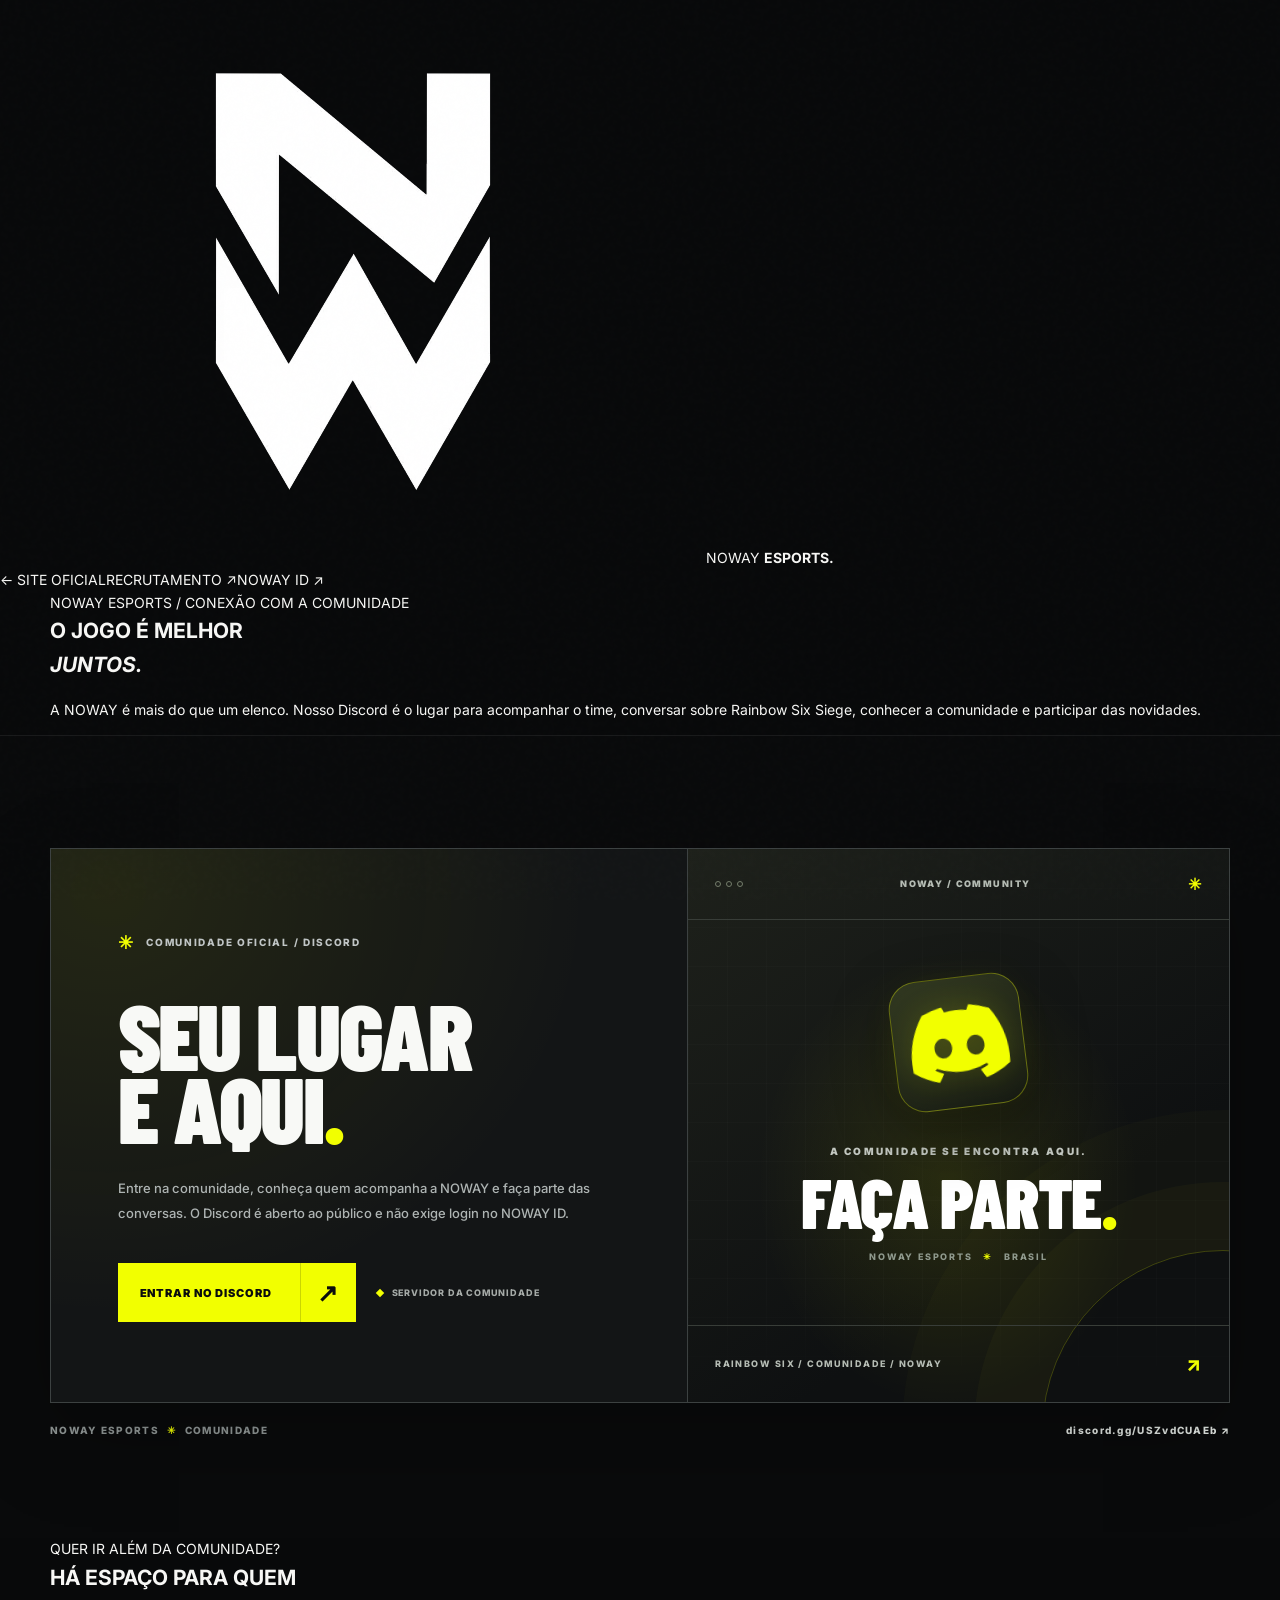
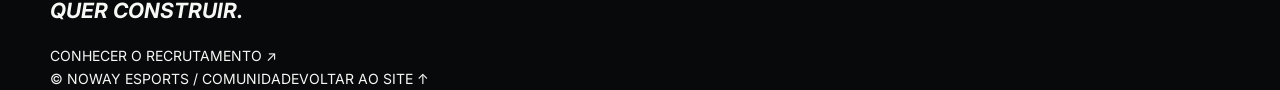
==== comunidade.html @ 37e662b0 "NOWAY: página dedicada à comunidade Discord fora do lobby" ====
<!doctype html>
<html lang="pt-BR"><head><meta charset="UTF-8"><meta name="viewport" content="width=device-width,initial-scale=1">
<meta name="color-scheme" content="only light"><meta name="theme-color" content="#08090a">
<meta name="description" content="Comunidade NOWAY Esports no Discord. Participe do servidor oficial de Rainbow Six Siege.">
<title>COMUNIDADE / DISCORD — NOWAY ESPORTS</title>
<link rel="icon" type="image/webp" href="assets/logo-white.webp">
<link rel="preconnect" href="https://fonts.googleapis.com"><link rel="preconnect" href="https://fonts.gstatic.com" crossorigin>
<link href="https://fonts.googleapis.com/css2?family=Barlow+Condensed:wght@500;600;700;800;900&family=Inter:wght@400;500;600;700;800&display=swap" rel="stylesheet">
<link rel="stylesheet" href="styles.css"><link rel="stylesheet" href="noway-community.css"></head>
<body class="noway-community-page"><div class="reading-line"></div><div class="noise"></div>
<header class="nw-com-header">
  <a href="/" class="nw-com-brand"><img src="assets/logo-white.webp" alt=""><span>NOWAY <b>ESPORTS.</b></span></a>
  <nav aria-label="Navegação"><a href="/">← SITE OFICIAL</a><a href="recrutamento.html">RECRUTAMENTO ↗</a><a href="painel.html">NOWAY ID ↗</a></nav>
</header>
<main>
 <section class="nw-com-intro wrap"><span class="nw-com-label"><span></span> NOWAY ESPORTS / CONEXÃO COM A COMUNIDADE</span>
   <h1>O JOGO É MELHOR<br><em>JUNTOS.</em></h1>
   <p>A NOWAY é mais do que um elenco. Nosso Discord é o lugar para acompanhar o time, conversar sobre Rainbow Six Siege, conhecer a comunidade e participar das novidades.</p>
 </section>
 <section class="section discord-section nw-com-section" id="discord" aria-labelledby="discordTitle"><div class="wrap"><div class="discord-shell">
  <div class="discord-content"><div class="discord-kicker"><span class="discord-kicker-spark" aria-hidden="true">✳</span> COMUNIDADE OFICIAL / DISCORD</div>
   <h2 id="discordTitle">SEU LUGAR<br>É AQUI<span>.</span></h2>
   <p>Entre na comunidade, conheça quem acompanha a NOWAY e faça parte das conversas. O Discord é aberto ao público e não exige login no NOWAY ID.</p>
   <div class="discord-actions"><a class="discord-primary" href="https://discord.gg/USZvdCUAEb" target="_blank" rel="noopener noreferrer" aria-label="Entrar no Discord da NOWAY, abre em nova aba"><span>ENTRAR NO DISCORD</span><span class="discord-primary-arrow" aria-hidden="true">↗</span></a>
   <span class="discord-open-note"><span class="discord-open-dot" aria-hidden="true"></span> SERVIDOR DA COMUNIDADE</span></div></div>
  <div class="discord-display" aria-hidden="true"><div class="discord-display-top"><span><i></i><i></i><i></i></span><strong>NOWAY / COMMUNITY</strong><span class="discord-display-plus">✳</span></div>
   <div class="discord-display-center"><div class="discord-symbol"><img src="assets/discord.svg" alt="" width="98" height="98" loading="lazy"></div><div class="discord-display-caption">A COMUNIDADE SE ENCONTRA AQUI.</div><strong>FAÇA PARTE<span>.</span></strong><div class="discord-display-sub">NOWAY ESPORTS <span>✳</span> BRASIL</div></div>
   <div class="discord-display-bottom"><span>RAINBOW SIX / COMUNIDADE / NOWAY</span><span>↗</span></div></div>
 </div><div class="discord-underbar"><span>NOWAY ESPORTS <b>✳</b> COMUNIDADE</span><a href="https://discord.gg/USZvdCUAEb" target="_blank" rel="noopener noreferrer">discord.gg/USZvdCUAEb ↗</a></div></div></section>
 <section class="nw-com-links wrap"><div><span>QUER IR ALÉM DA COMUNIDADE?</span><h2>HÁ ESPAÇO PARA QUEM<br><em>QUER CONSTRUIR.</em></h2></div><a href="recrutamento.html">CONHECER O RECRUTAMENTO ↗</a></section>
</main><footer class="nw-com-footer"><div class="wrap"><span>© NOWAY ESPORTS / COMUNIDADE</span><a href="/">VOLTAR AO SITE ↑</a></div></footer>
</body></html>
---- styles.css ----
:root{--yellow:#f2ff00;--black:#08090a;--panel:#101113;--muted:#898d90;--line:#303235;--white:#f7f7f5}*{box-sizing:border-box}html{scroll-behavior:smooth}body{margin:0;background:var(--black);color:var(--white);font:14px/1.6 'Inter',sans-serif}body:has(dialog[open]){overflow:hidden}a{color:inherit;text-decoration:none}button{font:inherit;cursor:pointer}img{max-width:100%}::selection{background:var(--yellow);color:#090909}.wrap{width:min(1360px,calc(100% - 100px));margin:auto}.noise{position:fixed;inset:0;z-index:50;pointer-events:none;opacity:.045;background-image:url("data:image/svg+xml,%3Csvg viewBox='0 0 180 180' xmlns='http://www.w3.org/2000/svg'%3E%3Cfilter id='n'%3E%3CfeTurbulence type='fractalNoise' baseFrequency='.9' numOctaves='3' stitchTiles='stitch'/%3E%3C/filter%3E%3Crect width='100%25' height='100%25' filter='url(%23n)' opacity='.32'/%3E%3C/svg%3E")}.reading-line{position:fixed;z-index:100;top:0;height:2px;width:0;background:var(--yellow)}.header{height:88px;position:absolute;z-index:20;top:0;left:0;width:100%;display:flex;align-items:center;justify-content:space-between;padding:0 50px;border-bottom:1px solid #ffffff24}.wordmark{display:flex;align-items:center;gap:13px;font:900 25px 'Barlow Condensed',sans-serif;letter-spacing:.02em}.wordmark img{height:52px;width:51px;object-fit:contain}.trademark{font:700 9px Inter;vertical-align:top;margin-left:2px}.desktop-nav{display:flex;gap:36px}.desktop-nav a,.header-social{font-weight:800;font-size:10px;letter-spacing:.14em;transition:color .2s}.desktop-nav a:hover,.header-social:hover{color:var(--yellow)}.header-actions{display:flex;align-items:center;gap:28px}.header-social{color:var(--yellow)}.menu-btn{display:none;background:none;border:0;width:30px;padding:0}.menu-btn span{display:block;height:2px;background:white;margin:6px 0}.mobile-nav{display:none}.hero{height:min(850px,100svh);min-height:650px;position:relative;overflow:hidden;background:#08090b}.hero-grid{position:absolute;inset:0;background-image:linear-gradient(#ffffff0d 1px,transparent 1px),linear-gradient(90deg,#ffffff0d 1px,transparent 1px);background-size:80px 80px;mask-image:linear-gradient(90deg,transparent 10%,#000 100%)}.hero-glow{position:absolute;right:-18%;top:0;width:75%;height:120%;background:radial-gradient(ellipse at 35% 45%,#e0ff0034 0,transparent 57%)}.hero-outline{position:absolute;right:-4%;top:3%;font:900 clamp(350px,50vw,800px)/1 'Barlow Condensed';color:transparent;-webkit-text-stroke:1px #ffffff12;letter-spacing:-.15em;transform:skew(-9deg)}.hero-content{position:relative;z-index:3;padding-top:230px}.eyebrow,.kicker,.tiny-label{font-weight:800;font-size:10px;letter-spacing:.25em}.eyebrow{display:flex;align-items:center;gap:12px;color:#e7e8e7}.online-dot{width:7px;height:7px;background:var(--yellow);border-radius:50%;box-shadow:0 0 12px var(--yellow)}.slash{color:var(--yellow)}h1,h2,h3,p{margin-top:0}.hero h1{font:900 clamp(105px,12vw,210px)/.76 'Barlow Condensed',sans-serif;letter-spacing:-.035em;margin:38px 0}.hero h1 em{font-style:normal;color:var(--yellow)}.period{color:var(--white)}.hero-content>p{color:#aaa;font-size:15px;line-height:1.9;margin-bottom:38px}.hero-content>p strong{color:white}.hero-cta,.contact-actions{display:flex;gap:10px;flex-wrap:wrap}.btn{min-height:51px;padding:0 22px;display:inline-flex;gap:35px;align-items:center;justify-content:space-between;font-size:11px;font-weight:800;letter-spacing:.08em;transition:transform .2s,background .2s,color .2s}.btn:hover{transform:translateY(-3px)}.btn-yellow{background:var(--yellow);color:black}.btn-outline{border:1px solid #6a6d6d;color:white}.btn-outline:hover{background:white;color:black}.hero-symbol{position:absolute;width:44%;right:4%;top:19%;z-index:2;filter:drop-shadow(0 0 70px #efff0021);transform:rotate(-9deg)}.hero-symbol img{width:100%;height:550px;object-fit:contain}.hero-footer{position:absolute;bottom:28px;left:0;right:0;display:flex;justify-content:space-between;font-size:9px;font-weight:700;letter-spacing:.17em;color:#a1a2a4}.hero-footer strong{color:var(--yellow)}.ticker{height:62px;background:var(--yellow);color:#090909;overflow:hidden;display:flex;align-items:center}.ticker-track{white-space:nowrap;font:900 30px/1 'Barlow Condensed';letter-spacing:.12em;animation:marquee 19s linear infinite}.ticker-track b{font-family:Inter;margin:0 24px}@keyframes marquee{to{transform:translateX(-45%)}}.section{padding:130px 0}.kicker{color:var(--yellow);margin-bottom:25px}.section-heading{display:flex;justify-content:space-between;gap:35px;align-items:end;margin-bottom:48px}.section h2,.manifesto h2,.store-banner h2{font:900 clamp(70px,8vw,128px)/.88 'Barlow Condensed';letter-spacing:-.02em;margin:0}.section h2 span{color:var(--yellow)}.section-heading p{color:#95999e;max-width:530px;font-size:14px;margin:24px 0 0}.section-side{font-size:10px;color:#85898d;text-align:right;font-weight:700;letter-spacing:.13em}.section-side strong{color:white}.team-controls{display:flex;gap:7px;border-bottom:1px solid var(--line);margin-bottom:20px;padding-bottom:17px}.filter{background:none;color:#797f80;padding:12px 18px;border:1px solid transparent;font-weight:800;font-size:10px;letter-spacing:.1em}.filter.is-active{background:var(--yellow);color:#060606}.filter span{margin-left:11px;opacity:.55}.roster{display:grid;grid-template-columns:repeat(5,1fr);gap:12px}.player-card{background:#151618;min-height:385px;position:relative;overflow:hidden;cursor:pointer;border:1px solid #2b2d2e;transition:transform .25s,border-color .25s}.player-card:hover{transform:translateY(-8px);border-color:var(--yellow)}.player-art{height:260px;position:relative;display:flex;align-items:center;justify-content:center;background:linear-gradient(145deg,#202123,#0b0c0d)}.player-art::before{content:'NW';position:absolute;font:900 160px/.7 'Barlow Condensed';color:#ffffff09;transform:rotate(-18deg)}.player-card:nth-child(even) .player-art{background:linear-gradient(155deg,#2b3006,#0c0d0d)}.player-monogram{font:900 130px/.8 'Barlow Condensed';color:#ffffff24;position:relative;transform:skew(-8deg)}.player-number{position:absolute;left:17px;top:16px;color:var(--yellow);font:700 10px Inter}.player-arrow{position:absolute;right:18px;top:10px;font-size:25px}.player-info{padding:18px}.player-name{font:900 32px/.95 'Barlow Condensed';text-transform:uppercase}.player-role{font-size:10px;text-transform:uppercase;color:#aaa;margin-top:8px;letter-spacing:.08em;min-height:34px}.player-mgmt{display:inline-block;color:#0a0a0a;background:var(--yellow);font-size:9px;letter-spacing:.06em;font-weight:800;padding:3px 8px;margin-top:10px}.team-note{margin-top:24px;color:#848789;font-size:10px;font-weight:700;letter-spacing:.08em;display:flex;align-items:center;gap:8px}.dot-small{height:7px;width:7px;background:var(--yellow);border-radius:50%;flex:none}.manifesto{background:var(--yellow);color:#080808;overflow:hidden}.manifesto-inner{min-height:570px;padding:90px 0;position:relative;display:flex;flex-direction:column;justify-content:center}.manifesto h2{position:relative;z-index:2;font-size:clamp(90px,12vw,175px)}.manifesto h2 span{color:transparent;-webkit-text-stroke:2px #080808}.manifesto img{position:absolute;right:0;top:40px;width:44%;height:470px;object-fit:contain;opacity:.85;transform:rotate(12deg)}.manifesto p{max-width:405px;font-weight:700;margin:25px 0 0}.dark-kicker{color:#252525}.story-layout{display:grid;grid-template-columns:1.07fr 1fr;gap:7%;align-items:center}.story-image{background:var(--yellow);min-height:440px;position:relative;overflow:hidden}.story-image img{width:100%;height:440px;object-fit:cover}.story-img-cap{position:absolute;bottom:0;left:0;right:0;padding:15px;background:#090909;color:var(--yellow);font-size:10px;font-weight:800;letter-spacing:.14em}.story-copy .tiny-label{color:var(--yellow)}.story-copy h3{font:800 clamp(35px,4vw,56px)/1 'Barlow Condensed';margin:24px 0}.story-copy p{color:#aaa;line-height:1.95;margin-bottom:21px}.story-stats{display:flex;border-top:1px solid #393b3c;margin-top:34px;padding-top:24px;gap:65px}.story-stats div{display:flex;flex-direction:column}.story-stats strong{font:900 40px 'Barlow Condensed'}.story-stats small{font-size:9px;letter-spacing:.15em;color:#aaa}.competition-section{background:#111214}.empty-comp{border:1px solid #343637;min-height:270px;display:flex;align-items:center;justify-content:space-between;gap:30px;padding:50px;background:radial-gradient(circle at 80% 50%,#dcff0011,transparent 40%)}.empty-comp b{font:900 40px 'Barlow Condensed'}.empty-comp p{color:#999;max-width:510px;margin:12px 0 0}.empty-icon{font:900 120px 'Barlow Condensed';color:#ffffff13}.comp-item{padding:25px 0;border-top:1px solid #414343;display:grid;grid-template-columns:1fr 120px 160px;gap:20px;align-items:center}.comp-item strong{font:800 29px 'Barlow Condensed'}.comp-item p{color:#999;margin:0}.comp-item span{font-weight:700;color:var(--yellow)}.media-grid{display:grid;grid-template-columns:1.5fr 1fr;gap:16px}.media-card{min-height:350px;background:#191a1b;position:relative;overflow:hidden;display:flex;flex-direction:column;justify-content:end;padding:30px;transition:transform .2s}.media-card:hover{transform:translateY(-5px)}.media-card:first-child{background:#dae800;color:#090909}.media-card:first-child:before{content:'';position:absolute;inset:0;background:url('assets/animated-logo.gif') center / contain no-repeat;opacity:.3;mix-blend-mode:multiply}.media-card:not(:first-child):before{content:'';position:absolute;inset:0;background:url('assets/banner.webp') center /cover;opacity:.4}.media-card>*{position:relative}.media-tag{align-self:start;margin-bottom:auto;font-size:10px;font-weight:800;letter-spacing:.15em}.media-card h3{font:900 45px/.95 'Barlow Condensed';margin:0 0 15px}.media-card p{font-size:12px;font-weight:600;max-width:420px}.media-link{font-size:11px;font-weight:900;letter-spacing:.13em}.leadership{background:#0d0e10}.lead-grid{display:grid;grid-template-columns:1fr 1fr;gap:14px;margin-top:42px}.lead-card{padding:42px;border:1px solid #323535;background:linear-gradient(145deg,#202224,#0e0f10)}.lead-card>span{font-size:10px;color:var(--yellow);letter-spacing:.17em;font-weight:800}.lead-card h3{font:900 62px 'Barlow Condensed';margin:15px 0}.lead-card p{color:#999;margin:0}.policy{max-width:780px;color:#8d9192;font-size:12px;margin:24px 0 0}.store-banner{background:var(--yellow);color:#090909}.store-row{padding:90px 0;display:flex;align-items:center;justify-content:space-between;gap:40px}.store-banner h2{font-size:clamp(80px,10vw,145px)}.store-banner h2 em{font-style:normal;color:transparent;-webkit-text-stroke:2px #090909}.store-banner p{margin:23px 0 0;font-weight:700}.store-coming{text-align:center;font:900 clamp(80px,10vw,170px)/.9 'Barlow Condensed';transform:rotate(-10deg)}.store-coming span{font:800 13px Inter;letter-spacing:.15em}.contact{text-align:center}.contact h2{margin:30px 0}.contact>div>p{color:#a5a8a8}.contact-actions{justify-content:center;margin-top:36px}.footer{background:#101113;border-top:1px solid #323434}.footer-main{padding:65px 0;display:flex;align-items:center;justify-content:space-between}.footer-brand{display:flex;align-items:center;gap:15px;font:900 21px 'Barlow Condensed'}.footer-brand img{height:63px}.footer-brand span{font:700 9px Inter;letter-spacing:.13em;color:var(--yellow)}.footer-links{display:flex;gap:25px;font-size:10px;letter-spacing:.1em;font-weight:800}.footer-links a:hover{color:var(--yellow)}.footer-bottom{border-top:1px solid #313333;display:flex;justify-content:space-between;padding:22px 0;color:#7c8080;font-size:9px;letter-spacing:.12em;font-weight:700}.player-modal{color:white;background:#151618;border:1px solid #626761;padding:0;width:min(680px,calc(100% - 30px));max-height:85vh;overflow:auto}.player-modal::backdrop{background:#000d;backdrop-filter:blur(7px)}.close-modal{position:absolute;right:18px;top:15px;background:var(--yellow);border:0;height:38px;width:38px;z-index:2}.modal-art{background:linear-gradient(120deg,#c3ce00,#101010);height:190px;display:flex;align-items:center;justify-content:center}.modal-art img{height:160px}.modal-body{padding:37px}.modal-label{font-size:10px;font-weight:800;color:var(--yellow);letter-spacing:.13em}.modal-body h2{font:900 70px/.9 'Barlow Condensed';margin:13px 0}.modal-role{font-weight:800;color:#aaa;text-transform:uppercase;font-size:11px;letter-spacing:.1em}.modal-body p{color:#c0c1c2;line-height:1.9;margin:26px 0}.modal-links{display:flex;gap:10px;flex-wrap:wrap}.modal-links a{background:var(--yellow);color:#090909;font-size:11px;padding:12px 18px;font-weight:800}.modal-no-social{font-size:12px;color:#919595}
@media(max-width:1100px){.desktop-nav{gap:18px}.roster{grid-template-columns:repeat(3,1fr)}.hero-symbol{opacity:.45;right:-8%}.hero-content{padding-top:250px}.hero-content h1{font-size:clamp(110px,15vw,170px)}}
@media(max-width:760px){.wrap{width:calc(100% - 38px)}.header{padding:0 19px;height:72px}.wordmark img{height:42px;width:40px}.wordmark{font-size:22px}.desktop-nav,.header-social{display:none}.menu-btn{display:block}.mobile-nav:not([hidden]){display:flex;position:absolute;z-index:30;top:72px;left:0;right:0;flex-direction:column;background:#0c0d0f;padding:23px;gap:20px;border-bottom:1px solid var(--yellow)}.mobile-nav a{font:800 17px 'Barlow Condensed';letter-spacing:.1em}.hero{min-height:690px;height:92svh}.hero-content{padding-top:220px}.hero h1{font-size:clamp(100px,20vw,160px);margin:29px 0}.hero-symbol{top:16%;right:-27%;width:95%;opacity:.32}.hero-symbol img{height:440px}.hero-content>p{font-size:13px}.eyebrow{font-size:8px;letter-spacing:.13em}.hero-footer{font-size:8px}.hero-footer span:last-child{display:none}.section{padding:78px 0}.section-heading{align-items:start}.section-heading h2,.section h2{font-size:clamp(65px,13vw,95px)}.section-side{display:none}.roster{grid-template-columns:repeat(2,minmax(0,1fr));gap:9px}.player-card{min-height:290px}.player-art{height:180px}.player-monogram{font-size:80px}.player-info{padding:13px}.player-name{font-size:27px}.player-role{font-size:9px}.player-mgmt{font-size:8px}.filter{padding:10px 11px;font-size:9px}.manifesto-inner{min-height:470px;padding:70px 0}.manifesto h2{font-size:clamp(80px,15vw,125px)}.manifesto img{right:-30%;width:95%;opacity:.22}.manifesto p{font-size:12px}.story-layout,.lead-grid,.media-grid{grid-template-columns:1fr}.story-image,.story-image img{height:310px;min-height:310px}.story-copy{margin-top:20px}.story-stats{gap:35px}.empty-comp{padding:27px;min-height:250px}.empty-comp b{font-size:30px}.empty-icon{display:none}.comp-item{grid-template-columns:1fr 90px}.comp-item span:last-child{grid-column:1/-1}.media-card{min-height:300px}.lead-card{padding:27px}.store-row{padding:65px 0;display:block}.store-coming{margin-top:45px}.footer-main{align-items:start;gap:27px;flex-direction:column}.footer-links{flex-wrap:wrap}.footer-bottom{gap:20px}.hero-cta .btn{font-size:9px;min-height:46px;gap:16px;padding:0 13px}}
@media(prefers-reduced-motion:reduce){html{scroll-behavior:auto}*,*:before,*:after{animation-duration:.01ms!important;transition-duration:.01ms!important}}

.player-photo{position:absolute;inset:0;width:100%;height:100%;object-fit:cover;object-position:center 25%;filter:saturate(.85)}.player-art:has(.player-photo):after{content:"";position:absolute;inset:0;background:linear-gradient(180deg,transparent 35%,#050505bb 100%);pointer-events:none}.player-art:has(.player-photo) .player-number,.player-art:has(.player-photo) .player-arrow{z-index:2}.modal-art:has(img[src$="niel.jpg"]){background:#101010}.modal-art:has(img[src$="niel.jpg"]) img{width:100%;height:100%;object-fit:cover}

/* Perfis com biografias longas e parágrafos preservados */
.modal-body p{white-space:pre-line}
.player-card:focus-visible,.btn:focus-visible,a:focus-visible,button:focus-visible{outline:3px solid var(--yellow);outline-offset:3px}


/* Atualização NOWAY: Brasil, assinatura visual NW e biografia editorial. */
.hero::after,.media-card::before,.lead-card::after{content:"";position:absolute;background:url("assets/logo-white.webp") center/contain no-repeat;pointer-events:none;opacity:.045}
.hero::after{right:0;bottom:0;width:190px;height:190px}
.media-card::before{right:-6%;top:-8%;width:210px;height:210px;transform:rotate(-15deg)}
.lead-card{position:relative;overflow:hidden}
.lead-card::after{right:-10px;bottom:-18px;width:120px;height:120px}
.flag-corner{position:absolute;top:105px;right:52px;z-index:4;width:29px;height:20px;background:#009b3a;overflow:hidden;border:1px solid #ffffff33;border-radius:2px;pointer-events:none}
.flag-corner::after{content:"";position:absolute;left:50%;top:50%;width:13px;height:13px;background:#ffdf00;transform:translate(-50%,-50%) rotate(45deg)}
.story-layout{align-items:start;gap:clamp(28px,5vw,84px);grid-template-columns:minmax(0,.88fr) minmax(0,1.12fr)}
.story-image{position:sticky;top:28px}
.story-generated-art{background:radial-gradient(circle at 25% 70%,#efff0028,transparent 48%),linear-gradient(160deg,#151515,#090909);min-height:620px;position:relative;overflow:hidden;border:1px solid #2c2f31}
.story-art-grid{position:absolute;inset:0;background-image:linear-gradient(#ffffff0d 1px,transparent 1px),linear-gradient(90deg,#ffffff0d 1px,transparent 1px);background-size:42px 42px}
.story-floating-logo{position:absolute;right:4%;top:10%;width:62%;height:75%;object-fit:contain;opacity:.82;filter:drop-shadow(0 0 40px #efff0030)}
.story-art-label{position:absolute;left:32px;top:28px;font-size:10px;letter-spacing:.19em;font-weight:800;color:#d6d6d1}
.story-art-label span{color:var(--yellow);margin:0 8px}
.story-copy{max-width:760px}
.story-copy h3{font-size:clamp(44px,4.3vw,68px);line-height:.97;margin:24px 0 34px}
.story-copy h3 span{color:var(--yellow)}
.story-copy p{font-size:14px;line-height:2;letter-spacing:.003em;margin-bottom:22px;color:#afb2b4}
.story-copy p strong{color:#f8f8f5;font-weight:750}
.story-copy .story-closing{font-size:16px;line-height:1.6;padding:22px 24px;border-left:3px solid var(--yellow);background:linear-gradient(90deg,#f2ff000d,transparent);margin:30px 0 22px}
.story-copy .story-closing strong{color:var(--yellow)}
.media-card:not(:first-child):before{background:url("assets/logo-white.webp") center/contain no-repeat;opacity:.06}
.player-modal{width:min(1080px,calc(100% - 40px));max-height:90vh}
#modalContent{display:grid;grid-template-columns:minmax(290px,36%) 1fr;min-height:640px}
.modal-art{height:auto;min-height:640px;position:sticky;top:0}
.modal-art img{height:100%;width:100%;object-fit:cover}
.modal-body{padding:44px 42px}
@media(max-width:760px){.story-layout{grid-template-columns:1fr;gap:30px}.story-image{position:relative;top:auto}.story-generated-art{height:330px;min-height:330px}.story-copy h3{font-size:clamp(42px,9vw,62px)}.story-copy p{font-size:13px;line-height:1.85}.flag-corner{top:82px;right:20px}#modalContent{grid-template-columns:1fr}.modal-art{position:relative;min-height:260px;height:300px}.modal-body{padding:28px 22px}}


/* NOWAY — correções de apresentação: glow orgânico, espaçamento e mídias limpas. */
.hero{
  height:auto;
  min-height:860px;
  isolation:isolate;
}
.hero-glow{
  top:-14%;
  right:-14%;
  width:min(78vw,1150px);
  height:min(78vw,1150px);
  min-width:620px;
  min-height:620px;
  border-radius:50%;
  background:radial-gradient(circle at center,
    rgba(242,255,0,.27) 0%,
    rgba(242,255,0,.16) 19%,
    rgba(242,255,0,.075) 40%,
    rgba(242,255,0,.025) 56%,
    rgba(242,255,0,0) 75%);
  filter:blur(55px);
  pointer-events:none;
  z-index:1;
}
.hero-content{
  padding-top:185px;
  padding-bottom:165px;
  z-index:3;
}
.hero h1{
  font-size:clamp(105px,11vw,185px);
  line-height:.83;
  margin:33px 0 24px;
}
.hero-content>p{
  width:min(710px,58%);
  max-width:100%;
  line-height:1.85;
  margin-bottom:26px;
}
.hero-footer{
  z-index:3;
  bottom:24px;
}
/* O GIF fornecido serviu como referência de movimento, não como arte de fundo. */
.media-card:first-child{
  background:radial-gradient(circle at 20% 15%,rgba(255,255,255,.13),transparent 28%),linear-gradient(145deg,#e0f000,#f2ff57);
}
.media-card:not(:first-child){background:#191a1b}
.media-card::before,.media-card:first-child:before,.media-card:not(:first-child):before{
  content:none;
  background:none;
}
/* A marca principal continua, mas sem repetição excessiva em cada bloco. */
.player-art::before,.hero::after,.lead-card::after,.store-banner::after,.modal-art::before{
  content:none;
}
@media(max-width:1100px){
  .hero{min-height:830px}
  .hero-content{padding-top:185px;padding-bottom:165px}
  .hero h1{font-size:clamp(100px,13vw,155px)}
  .hero-content>p{width:min(540px,62%)}
}
@media(max-width:760px){
  .hero{height:auto;min-height:760px}
  .hero-glow{
    right:-35%;
    top:7%;
    width:95vw;
    height:95vw;
    min-width:0;
    min-height:0;
    filter:blur(42px);
  }
  .hero-content{padding-top:180px;padding-bottom:135px}
  .hero h1{font-size:clamp(80px,17vw,130px);line-height:.83;margin:32px 0 24px}
  .hero-content>p{width:100%;font-size:13px;line-height:1.75}
  .hero-footer{bottom:22px}
}


/* NOWAY: proporção de perfil e foto editorial */
#modalContent{
  grid-template-columns:minmax(240px,30%) minmax(0,1fr);
  align-items:start;
  min-height:0;
}
.player-modal{width:min(1080px,calc(100% - 40px))}
.modal-art{
  position:sticky;
  top:0;
  height:clamp(350px,53vh,515px);
  min-height:0;
  align-self:start;
  overflow:hidden;
}
.modal-art img{
  display:block;
  width:100%;
  height:100%;
  object-fit:cover;
  object-position:center 22%;
}
.modal-body{min-width:0}
@media(max-width:760px){
  #modalContent{grid-template-columns:1fr}
  .modal-art{
    position:relative;
    top:auto;
    min-height:0;
    height:290px;
  }
  .modal-art img{object-position:center 24%}
}


/* Transmissão ao vivo: prévia apenas no perfil expandido do elenco. */
.player-live-tag{
  position:absolute;left:14px;bottom:14px;z-index:4;
  background:#d91635;color:#fff;border-radius:3px;
  padding:5px 10px;font:800 10px/1.5 'Inter',sans-serif;
  letter-spacing:.09em;box-shadow:0 8px 20px #0007;
}
.player-stream-section{
  margin-top:34px;padding-top:28px;
  border-top:1px solid #ffffff24;max-width:100%;
}
.player-stream-heading{display:flex;align-items:center;gap:15px;flex-wrap:wrap}
.player-stream-live{
  color:#fff;background:#c81731;border-radius:3px;
  padding:5px 11px;font:800 11px/1.5 'Inter',sans-serif;letter-spacing:.08em;
}
.player-stream-meta{color:#9d9fa2;font:700 10px/1.5 'Inter',sans-serif;letter-spacing:.09em;text-transform:uppercase}
.player-stream-title{
  font:800 clamp(21px,2.4vw,30px)/1.12 'Barlow Condensed',sans-serif;
  margin:16px 0 18px;color:#fff;text-transform:uppercase;
}
.player-stream-preview{
  width:100%;min-height:300px;aspect-ratio:16/9;
  position:relative;border:1px solid #3a3b3e;border-radius:5px;
  overflow:hidden;display:flex;align-items:center;justify-content:center;
  cursor:pointer;color:white;
  background:radial-gradient(circle at center,#333811,#101113 70%);
  padding:0;transition:border-color .18s,filter .18s;
}
.player-stream-preview:hover{border-color:var(--yellow);filter:brightness(1.04)}
.player-stream-preview img{position:absolute;inset:0;width:100%;height:100%;object-fit:cover}
.player-stream-preview::after{content:"";position:absolute;inset:0;background:linear-gradient(0deg,#060607c9,transparent 65%)}
.player-stream-play{
  position:relative;z-index:2;
  padding:15px 20px;background:#f2ff00;color:#111;
  font:800 11px/1.2 'Inter',sans-serif;letter-spacing:.08em;
}
.player-stream-frame{display:block;width:100%;min-height:300px;aspect-ratio:16/9;border:0;background:#08090a}
.player-stream-note{font:500 10px/1.6 'Inter',sans-serif;color:#83888b;margin:10px 0 0!important}
@media(max-width:760px){
  .player-stream-section{margin-top:26px}
  .player-stream-preview{min-height:190px}
  .player-stream-play{padding:12px 16px}
}


/* NOWAY ID — comunidade, autenticação e central de mensagens */
[hidden]{display:none!important}
.header-login{
  border:1px solid #8e971d;background:#f2ff00;color:#08090a;
  padding:11px 15px;font:900 10px/1.4 Inter,sans-serif;
  letter-spacing:.11em;cursor:pointer;transition:background .2s,transform .2s;
}
.header-login:hover{background:#fff;transform:translateY(-2px)}
.noway-id-section{background:#0e0f10;border-top:1px solid #292c2c;scroll-margin-top:30px}
.noway-id-section .section-heading{margin-bottom:38px}
.noway-system-notice{
  border-left:3px solid #f2ff00;background:#242616;color:#f1f3e5;
  padding:15px 20px;font:600 13px/1.6 Inter,sans-serif;margin-bottom:25px
}
.noway-system-notice.is-error{border-left-color:#e13b4d;background:#25171c}
.noway-tiny{font:800 10px/1.6 Inter,sans-serif;letter-spacing:.2em;color:#f2ff00}
.noway-auth-surface{display:grid;grid-template-columns:1fr .9fr;min-height:435px;border:1px solid #3a3c3d;background:#141516}
.noway-auth-intro{padding:clamp(35px,5vw,75px);display:flex;flex-direction:column;align-items:flex-start;justify-content:center;
background:radial-gradient(circle at 15% 15%,#e0ff0014,transparent 56%),#17191a}
.noway-auth-intro h3,.noway-auth-form h3,.noway-account-strip h3,.noway-panel h3{
  font:900 clamp(36px,4vw,58px)/.95 'Barlow Condensed',sans-serif;
  letter-spacing:-.01em;margin:18px 0
}
.noway-auth-intro p,.noway-auth-help{color:#a9adae;font:400 13px/1.85 Inter,sans-serif;max-width:420px}
.noway-auth-points{display:flex;flex-direction:column;gap:10px;margin-top:27px;color:#989c9d;font:800 10px/1.4 Inter,sans-serif;letter-spacing:.09em}
.noway-auth-form{padding:clamp(32px,4vw,65px);border-left:1px solid #343537}
.noway-auth-form h3{font-size:55px}
.noway-google-button{width:100%;background:#f1f0ec;color:#141414;border:0;padding:16px 20px;min-height:53px;
display:flex;align-items:center;justify-content:center;gap:12px;font:800 11px/1.35 Inter,sans-serif;letter-spacing:.04em}
.noway-google-mark{font:800 19px/1 Inter,sans-serif;color:#4285f4}
.noway-google-button:hover{background:#fff}
.noway-auth-divider{position:relative;margin:30px 0 20px;text-align:center;font-size:9px;color:#8f9495;letter-spacing:.12em}
.noway-auth-divider:before{content:"";position:absolute;left:0;right:0;top:50%;border-top:1px solid #343638}
.noway-auth-divider span{position:relative;background:#141516;padding:0 13px}
.noway-form{display:flex;flex-direction:column;gap:10px}
.noway-form label,#nowayOwnerTicketControls label{font:800 10px/1.6 Inter,sans-serif;letter-spacing:.12em;color:#c7c8c8}
.noway-form input,.noway-form select,.noway-form textarea,#nowayTicketStatus,.noway-member-row select{
  width:100%;min-width:0;border:1px solid #424546;background:#1b1d1f;color:#f2f2f0;border-radius:0;
  padding:13px 15px;font:500 13px/1.6 Inter,sans-serif;outline:none;resize:vertical
}
.noway-form input:focus,.noway-form textarea:focus,.noway-form select:focus,#nowayTicketStatus:focus{
  border-color:#f2ff00;box-shadow:0 0 0 2px #f2ff0024
}
.noway-form .btn{border:0;margin-top:11px;cursor:pointer}
.noway-form .btn:disabled,.noway-google-button:disabled,.noway-mini-action:disabled{opacity:.6;cursor:wait}
.noway-auth-help{font-size:11px;margin:15px 0 0}
.noway-dashboard{display:flex;flex-direction:column;gap:15px}
.noway-account-strip{background:#1a1c1d;padding:27px 34px;border:1px solid #333536;display:flex;align-items:center;justify-content:space-between;gap:24px}
.noway-account-strip h3{font-size:42px;margin:8px 0}
.noway-role{display:inline-block;background:#f2ff00;color:#0a0a0a;padding:5px 10px;
font:900 9px Inter,sans-serif;letter-spacing:.14em}
.noway-outline-action,.noway-mini-action{border:1px solid #676d6e;background:transparent;color:#f7f7f5;
font:800 10px/1.5 Inter,sans-serif;padding:12px 16px;letter-spacing:.08em;cursor:pointer}
.noway-outline-action:hover,.noway-mini-action:hover{border-color:#f2ff00;color:#f2ff00}
.noway-dash-grid{display:grid;grid-template-columns:1fr 1fr;gap:15px}
.noway-panel{border:1px solid #393b3c;background:#161719;padding:clamp(21px,3vw,36px)}
.noway-panel-top{margin-bottom:25px}
.noway-panel-top h3{font-size:40px;margin:10px 0}
.noway-muted,.noway-inbox-description{color:#a8acad;font:500 12px/1.8 Inter,sans-serif}
.noway-contact-list{display:flex;flex-direction:column;gap:8px;max-height:490px;overflow-y:auto}
.noway-ticket{width:100%;text-align:left;background:#202224;border:1px solid #3e4041;color:#e8e9e9;
padding:17px;display:grid;grid-template-columns:1fr auto;gap:7px;align-items:start;cursor:pointer}
.noway-ticket:hover{border-color:#f2ff00}
.noway-ticket-title{grid-column:1/-1;font:800 18px/1.1 'Barlow Condensed',sans-serif;text-transform:uppercase}
.noway-ticket-by{font:600 10px/1.4 Inter,sans-serif;color:#aaa}
.noway-ticket-status{font:800 9px/1.5 Inter,sans-serif;letter-spacing:.08em;color:#f2ff00;text-align:right}
.noway-thread-panel{margin-top:0}
.noway-thread-messages{display:flex;flex-direction:column;gap:12px;margin-bottom:25px}
.noway-chat-message{max-width:86%;align-self:flex-start;background:#222426;border-left:2px solid #696e70;padding:17px 22px}
.noway-chat-message.is-own{align-self:flex-end;background:#252a1d;border-left-color:#f2ff00}
.noway-chat-author{font:900 9px/1.5 Inter,sans-serif;color:#f2ff00;letter-spacing:.13em}
.noway-chat-message p{white-space:pre-wrap;overflow-wrap:anywhere;color:#dcdfe0;font:500 13px/1.8 Inter,sans-serif;margin:10px 0 0}
#nowayOwnerTicketControls{margin-top:25px;padding-top:20px;border-top:1px solid #3a3c3d;display:flex;align-items:center;gap:12px;flex-wrap:wrap}
#nowayTicketStatus{width:auto;min-width:185px}
.noway-member-row{display:grid;grid-template-columns:minmax(130px,1fr) minmax(150px,230px) auto;
gap:15px;align-items:center;padding:14px 0;border-bottom:1px solid #343738}
.noway-member-row>span{font:700 13px Inter,sans-serif}
.noway-member-row>strong{font-size:11px;color:#f2ff00}
@media(max-width:950px){
  .noway-auth-surface{grid-template-columns:1fr 1fr}
  .noway-dash-grid{grid-template-columns:1fr}
  .noway-auth-intro,.noway-auth-form{padding:32px}
}
@media(max-width:760px){
  .header-login{padding:9px;font-size:9px}
  .noway-auth-surface{grid-template-columns:1fr}
  .noway-auth-form{border-left:0;border-top:1px solid #343537}
  .noway-auth-intro{padding:28px}
  .noway-auth-intro h3{font-size:47px}
  .noway-auth-form{padding:28px}
  .noway-account-strip{padding:25px 18px;align-items:flex-start;flex-wrap:wrap}
  .noway-account-strip h3{font-size:35px}
  .noway-panel{padding:20px 16px}
  .noway-member-row{grid-template-columns:1fr auto}
  .noway-member-row select{grid-column:1;grid-row:2}
  .noway-member-row button{grid-column:2;grid-row:2}
  .noway-chat-message{max-width:96%}
  #nowayOwnerTicketControls{align-items:stretch;flex-direction:column}
  #nowayTicketStatus{width:100%}
}

.noway-account-actions{display:flex;gap:10px;align-items:center;flex-wrap:wrap}
.noway-name-form{padding:22px;background:#1a1c1d;border:1px solid #3a3c3d}
.noway-name-form input{max-width:440px}
.noway-name-form .btn{max-width:265px}
.noway-refresh-inbox{margin:0 0 15px;padding:9px 12px;font-size:9px}
@media(max-width:760px){.noway-account-actions{width:100%;align-items:stretch}.noway-account-actions button{flex:1 1 auto}}


/* NOWAY — retrato integrado no perfil expandido (editorial, sem quadro rígido) */
.player-modal{
  background:#141516;
  border:1px solid rgba(255,255,255,.12);
}
#modalContent{
  grid-template-columns:minmax(240px,30%) minmax(0,1fr);
  align-items:start;
  background:#141516;
}
.modal-art{
  position:sticky;
  top:0;
  align-self:start;
  isolation:isolate;
  overflow:hidden;
  min-height:0;
  height:clamp(350px,53vh,515px);
  background:
    radial-gradient(ellipse at 35% 40%,rgba(242,255,0,.055),transparent 65%),
    #141516;
}
.modal-art::before{
  content:"";
  position:absolute;
  inset:0;
  z-index:0;
  pointer-events:none;
  background:radial-gradient(ellipse at 36% 44%,rgba(255,255,255,.035),transparent 70%);
}
.modal-art img{
  display:block;
  position:absolute;
  inset:0;
  z-index:1;
  height:100%;
  width:100%;
  object-fit:cover;
  object-position:center 22%;
  border:0;
  border-radius:0;
  box-shadow:none;
  -webkit-mask-image:radial-gradient(ellipse 94% 89% at 42% 43%,
    #000 51%,rgba(0,0,0,.96) 63%,rgba(0,0,0,.75) 79%,transparent 100%);
  mask-image:radial-gradient(ellipse 94% 89% at 42% 43%,
    #000 51%,rgba(0,0,0,.96) 63%,rgba(0,0,0,.75) 79%,transparent 100%);
}
.modal-art::after{
  content:"";
  position:absolute;
  z-index:2;
  inset:0;
  pointer-events:none;
  background:
    linear-gradient(90deg,transparent 57%,rgba(20,21,22,.08) 68%,rgba(20,21,22,.66) 89%,#141516 100%),
    linear-gradient(180deg,rgba(20,21,22,.08) 0%,transparent 20%,transparent 75%,rgba(20,21,22,.68) 94%,#141516 100%);
}
.modal-body{
  position:relative;
  z-index:1;
  background:#141516;
  min-width:0;
}
@media(max-width:760px){
  #modalContent{grid-template-columns:1fr}
  .modal-art{
    position:relative;
    top:auto;
    height:clamp(235px,37vh,300px);
  }
  .modal-art img{
    object-position:center 20%;
    -webkit-mask-image:linear-gradient(to bottom,#000 0%,#000 70%,rgba(0,0,0,.78) 82%,transparent 100%);
    mask-image:linear-gradient(to bottom,#000 0%,#000 70%,rgba(0,0,0,.78) 82%,transparent 100%);
  }
  .modal-art::after{
    background:
      linear-gradient(90deg,rgba(20,21,22,.25),transparent 12%,transparent 85%,rgba(20,21,22,.3)),
      linear-gradient(180deg,transparent 60%,rgba(20,21,22,.28) 81%,#141516 100%);
  }
}

/* NOWAY — fidelidade de cor no mobile / evita auto-darkening */
/* Site é escuro por design, mas cores são DEFINIDAS pelo projeto, não pelo tema do telefone.
   Chrome Android e WebViews podem escurecer superfícies claras em sites sem esta indicação. */
:root {
  color-scheme: only light;
  --yellow:#f2ff00;
  --noway-brand-yellow:#f2ff00;
}
@media (max-width:760px), (hover:none) and (pointer:coarse) {
  /* Evita filtros de ruído em tela inteira escurecendo ou tingindo camadas GPU no mobile. */
  .noise{display:none!important}
  /* Amarelo institucional puro — sem transparência, gradiente oliva ou mistura. */
  .ticker,
  .manifesto,
  .store-banner,
  .btn-yellow,
  .filter.is-active,
  .player-mgmt,
  .header-login,
  .noway-role,
  .noway-form .btn-yellow {
    background-color:#f2ff00!important;
    color:#08090a;
  }
  .ticker {
    position:relative;
    isolation:isolate;
    opacity:1;
    filter:none;
    -webkit-filter:none;
    background-image:none!important;
  }
  .ticker-track,
  .ticker-track b {
    color:#08090a;
    opacity:1;
    filter:none;
    -webkit-filter:none;
  }
  .manifesto,
  .store-banner{
    opacity:1;
    filter:none;
    -webkit-filter:none;
    background-image:none!important;
  }
  .manifesto h2,
  .manifesto p,
  .store-banner h2,
  .store-banner p{color:#08090a}
  /* Evita tom verde-musgo nos cards pares do elenco. */
  .player-card:nth-child(even) .player-art{
    background:linear-gradient(155deg,#222426,#0c0d0e);
  }
}


/* NOWAY — proteção Samsung Internet: amarelo como imagem SVG repetida sem escala */
/* Samsung Internet com Force Dark pode trocar backgrounds sólidos amarelos por
   verde-oliva e deixar a tipografia branca. Cores CSS e !important não bastam.
   Uma textura SVG 10x10 NÃO ampliada resiste melhor à conversão automática.
   Isto é um fallback progressivo: o navegador ainda pode impor transformações. */
:root{
  --noway-yellow-tile:url("data:image/svg+xml,%3Csvg xmlns='http://www.w3.org/2000/svg' width='10' height='10' viewBox='0 0 10 10'%3E%3Crect width='10' height='10' fill='%23F2FF00'/%3E%3C/svg%3E");
}
@media (max-width:760px), (hover:none) and (pointer:coarse) {
  .ticker,
  .manifesto,
  .store-banner,
  .btn-yellow,
  .filter.is-active,
  .player-mgmt,
  .header-login,
  .noway-role,
  .player-stream-play,
  .media-card:first-child{
    background-color:#f2ff00!important;
    background-image:var(--noway-yellow-tile)!important;
    background-size:10px 10px!important;
    background-repeat:repeat!important;
    background-position:0 0!important;
    background-blend-mode:normal!important;
  }
  /* Preserve texto escuro sobre o amarelo vivo, mesmo nos elementos animados. */
  .ticker,.ticker .ticker-track,.ticker .ticker-track b,
  .btn-yellow,.btn-yellow span,.filter.is-active,.filter.is-active span,
  .player-mgmt,.header-login,.noway-role,.player-stream-play,
  .media-card:first-child,.media-card:first-child h3,.media-card:first-child p,
  .media-card:first-child .media-tag,.media-card:first-child .media-link,
  .store-banner h2,.store-banner p,.store-banner .store-coming,
  .manifesto h2,.manifesto p{
    color:#08090a!important;
    -webkit-text-fill-color:#08090a!important;
  }
  /* O título vazado é intencional no manifesto da NOWAY. */
  .manifesto h2 span{
    color:transparent!important;
    -webkit-text-fill-color:transparent!important;
  }
  /* Evita que o Samsung Browser pinte sombras escuras sobre a textura amarela. */
  .ticker,.manifesto,.store-banner{
    background-attachment:scroll!important;
    mix-blend-mode:normal!important;
  }
  /* Placeholders e bordas continuam definidos pelo tema do projeto. */
  .media-card:first-child::before{content:none!important}
}


/* NOWAY — cursor de identidade global: ring, luz e rastro contínuo */
@media (hover:hover) and (pointer:fine) and (prefers-reduced-motion:no-preference) {
  /* Tilt editorial voltou, sem o brilho/efeito de carta anterior. */
  .player-card{
    --noway-tilt-x:0deg;
    --noway-tilt-y:0deg;
    transform:none;
    transform-style:preserve-3d;
    transition:transform .14s ease-out,border-color .2s ease,box-shadow .2s ease;
  }
  .player-card:hover{
    transform:perspective(1050px) translateY(-5px) rotateX(var(--noway-tilt-x)) rotateY(var(--noway-tilt-y));
    border-color:rgba(242,255,0,.75);
    box-shadow:0 14px 30px rgba(0,0,0,.22);
  }
  .player-card::after{content:none!important}
  .player-card .player-photo{transform:none;transition:none}
  .hero::after{content:none!important}
  .hero-symbol{transform:rotate(-9deg);transition:none}
  .hero-cta .btn,.contact-actions .btn{transform:none;transition:background-color .2s,color .2s,border-color .2s}
  .hero-cta .btn:hover,.contact-actions .btn:hover{transform:none}

  html.noway-cursor-mode,
  html.noway-cursor-mode body,
  html.noway-cursor-mode a,
  html.noway-cursor-mode button,
  html.noway-cursor-mode [role="button"],
  html.noway-cursor-mode .player-card,
  html.noway-cursor-mode label,
  html.noway-cursor-mode summary {
    cursor:none!important;
  }
  /* Digitar texto continua usando cursor normal (I-beam). */
  html.noway-cursor-mode :is(input,textarea,select,[contenteditable="true"]){
    cursor:text!important;
  }
  #noway-cursor-fx{
    position:fixed;
    inset:0;
    width:0;
    height:0;
    pointer-events:none!important;
    z-index:2147483646;
    opacity:0;
    transition:opacity .18s ease;
    isolation:isolate;
    contain:layout style;
  }
  #noway-cursor-fx.is-visible{opacity:1}
  .noway-pointer-glow,
  .noway-pointer-reticle,
  .noway-pointer-particle{
    position:fixed;
    top:0;left:0;
    pointer-events:none!important;
    user-select:none;
    will-change:transform;
  }
  .noway-pointer-glow{
    width:238px;height:238px;
    border-radius:50%;
    background:radial-gradient(circle,
      rgba(242,255,0,.20) 0%,
      rgba(242,255,0,.11) 17%,
      rgba(242,255,0,.052) 38%,
      rgba(242,255,0,0) 72%);
    z-index:0;
  }
  /* Ponteiro com identidade de mira técnica, sutil mas sempre presente. */
  .noway-pointer-reticle{
    width:36px;height:36px;
    border:1px solid rgba(242,255,0,.88);
    border-radius:50%;
    box-shadow:0 0 15px rgba(242,255,0,.28),inset 0 0 9px rgba(242,255,0,.1);
    background:radial-gradient(circle,rgba(242,255,0,.055),transparent 66%);
    z-index:2;
    mix-blend-mode:difference;
  }
  .noway-pointer-reticle::before,
  .noway-pointer-reticle::after{
    content:"";
    position:absolute;
    left:50%;top:50%;
    background:#f2ff00;
    transform:translate(-50%,-50%);
  }
  .noway-pointer-reticle::before{height:1px;width:52px;opacity:.8}
  .noway-pointer-reticle::after{width:1px;height:52px;opacity:.8}
  .noway-pointer-reticle i{
    position:absolute;inset:8px;
    display:block;border:1px solid rgba(242,255,0,.28);
    border-radius:50%;
  }
  .noway-pointer-reticle b{
    position:absolute;top:50%;left:50%;
    transform:translate(-50%,-50%);
    width:5px;height:5px;border-radius:50%;
    background:#f2ff00;
    box-shadow:0 0 13px rgba(242,255,0,.85);
  }
  #noway-cursor-fx.is-interactive .noway-pointer-reticle{
    border-color:#f2ff00;
    background:rgba(242,255,0,.095);
  }
  #noway-cursor-fx.is-editing .noway-pointer-reticle,
  #noway-cursor-fx.is-editing .noway-pointer-trail{opacity:.15}
  .noway-pointer-trail{position:fixed;inset:0;width:0;height:0;pointer-events:none}
  .noway-pointer-particle{
    width:var(--particle-size);height:var(--particle-size);
    border-radius:50%;
    background:#f2ff00;
    opacity:var(--particle-opacity);
    box-shadow:none;
    z-index:1;
  }
}
@media (prefers-reduced-motion:reduce),(hover:none),(pointer:coarse) {
  #noway-cursor-fx{display:none!important}
  .player-card:hover{transform:none}
}


/* NOWAY TEAM SPACE / versão 1 — espaços privados por papel */
.noway-team-space{display:flex;flex-direction:column;gap:14px;margin:8px 0 16px}
.noway-team-head{
  border:1px solid rgba(242,255,0,.3);padding:clamp(24px,4vw,43px);
  display:flex;justify-content:space-between;align-items:center;gap:30px;
  background:radial-gradient(circle at 85% 7%,rgba(242,255,0,.105),transparent 40%),#191b1c
}
.noway-team-head h3{
  font:900 clamp(35px,5.1vw,66px)/.95 'Barlow Condensed',sans-serif;
  text-transform:uppercase;letter-spacing:-.016em;margin:12px 0 13px;color:#f7f7f5
}
.noway-team-head p{font:500 13px/1.7 Inter,sans-serif;color:#afb3b3;margin:0;max-width:620px}
.noway-team-private{white-space:nowrap;align-self:flex-start;color:#f2ff00;
  border:1px solid #42472e;padding:10px 12px;font:900 9px/1.4 Inter,sans-serif;letter-spacing:.13em}
.noway-team-private-dot{display:inline-block;width:6px;height:6px;background:#f2ff00;border-radius:50%;margin-right:7px}
.noway-team-grid{display:grid;grid-template-columns:minmax(0,1.55fr) minmax(275px,1fr);gap:14px;align-items:stretch}
.noway-team-panel-head{display:flex;align-items:flex-start;justify-content:space-between;gap:16px;margin-bottom:22px}
.noway-team-panel-head h4{font:900 clamp(29px,3.5vw,43px)/.98 'Barlow Condensed',sans-serif;letter-spacing:-.01em;margin:8px 0;color:#f5f6f3}
.noway-team-news-form{
  padding:19px;margin-bottom:21px;border:1px solid #3f4434;
  background:rgba(242,255,0,.025)
}
.noway-team-news-form .btn{align-self:flex-start;min-height:43px;padding:12px 20px}
.noway-team-news-list{display:flex;flex-direction:column;gap:12px;max-height:490px;overflow-y:auto}
.noway-team-news-item{padding:18px 0;border-top:1px solid #393c3b}
.noway-team-news-item:first-child{border-top:0;padding-top:0}
.noway-team-news-meta{display:flex;gap:10px;align-items:center;justify-content:space-between;flex-wrap:wrap}
.noway-team-news-meta span{font:800 9px/1.5 Inter,sans-serif;letter-spacing:.08em;color:#f2ff00}
.noway-team-news-item h5{font:800 23px/1.08 'Barlow Condensed',sans-serif;margin:10px 0}
.noway-team-news-item p{margin:0;color:#c7cbcb;white-space:pre-wrap;overflow-wrap:anywhere;font:500 12px/1.8 Inter,sans-serif}
.noway-team-delete{background:transparent;border:0;color:#aaa;font:800 9px Inter,sans-serif;letter-spacing:.09em;cursor:pointer;padding:6px}
.noway-team-delete:hover{color:#ff8888}
.noway-team-directory-list{display:flex;flex-direction:column;gap:1px;margin-top:16px;max-height:490px;overflow-y:auto}
.noway-team-person{display:flex;align-items:center;gap:12px;padding:13px 2px;border-bottom:1px solid #323536}
.noway-team-avatar{width:36px;height:36px;flex:0 0 36px;border:1px solid #52564a;
  display:grid;place-items:center;background:#252822;color:#f2ff00;
  font:900 19px/1 'Barlow Condensed',sans-serif}
.noway-team-person-name{min-width:0;flex:1;color:#f5f5f2;overflow-wrap:anywhere;font:700 12px/1.5 Inter,sans-serif}
.noway-team-person-role{font:800 9px/1.4 Inter,sans-serif;color:#9da3a3;text-align:right;letter-spacing:.07em}
.noway-team-chat .noway-team-panel-head{margin-bottom:16px}
.noway-team-chat-head .noway-outline-action{font-size:9px;padding:10px 14px}
.noway-team-online{color:#f2ff00;font:700 13px Inter,sans-serif;vertical-align:middle;margin-left:13px}
.noway-team-chat-list{
  display:flex;flex-direction:column;gap:15px;min-height:250px;height:clamp(270px,43vh,485px);
  overflow-y:auto;overflow-x:hidden;padding:21px;overscroll-behavior:contain;
  border:1px solid #363939;background:radial-gradient(circle at 5% 100%,rgba(242,255,0,.018),transparent 55%),#101213
}
.noway-team-msg{max-width:min(84%,660px);align-self:flex-start;padding:12px 16px;background:#232526;border-left:2px solid #575d5c}
.noway-team-msg.is-own{align-self:flex-end;border-left:2px solid #f2ff00;background:#282d22}
.noway-team-msg-meta{display:flex;align-items:baseline;gap:12px;flex-wrap:wrap;margin-bottom:7px}
.noway-team-msg-meta strong{color:#f2ff00;font:900 10px/1.5 Inter,sans-serif;letter-spacing:.08em}
.noway-team-msg-meta time{color:#888e8e;font:600 10px/1.5 Inter,sans-serif}
.noway-team-msg p{color:#e2e4e1;white-space:pre-wrap;overflow-wrap:anywhere;margin:0;font:500 13px/1.7 Inter,sans-serif}
.noway-team-chat-form{margin-top:13px}
.noway-team-chat-compose{display:flex;align-items:stretch;gap:10px;margin-top:9px}
.noway-team-chat-compose textarea{flex:1;width:100%;min-width:0;border:1px solid #474b4b;resize:vertical;
  background:#1c1e1f;color:#f6f7f4;padding:14px 16px;
  font:500 13px/1.65 Inter,sans-serif;min-height:57px;max-height:145px;outline:none}
.noway-team-chat-compose textarea:focus{border-color:#f2ff00}
.noway-team-chat-compose .btn{align-self:stretch;border:0;cursor:pointer;padding:12px 26px;white-space:nowrap}
.noway-team-chat-compose .btn:disabled{opacity:.5;cursor:wait}
.noway-team-chat-tip{display:block;margin-top:7px;color:#747979;font:700 9px/1.5 Inter,sans-serif;letter-spacing:.09em}
@media(max-width:950px){
  .noway-team-grid{grid-template-columns:minmax(0,1fr)}
  .noway-team-head{gap:14px}
}
@media(max-width:760px){
  .noway-team-head{align-items:flex-start;flex-direction:column;padding:23px 18px}
  .noway-team-private{align-self:flex-start}
  .noway-team-head h3{font-size:43px}
  .noway-team-news-form{padding:14px}
  .noway-team-chat-list{padding:12px;height:355px}
  .noway-team-msg{max-width:93%}
  .noway-team-chat-compose{flex-direction:column}
  .noway-team-chat-compose .btn{align-self:stretch}
  .noway-team-chat-tip{display:none}
  .noway-team-person-role{max-width:90px}
}


/* NOWAY COMMUNITY DISCORD — identidade editorial */
.desktop-nav .nav-discord{color:var(--yellow)}
.desktop-nav .nav-discord span{display:inline-block;margin-left:2px;transition:transform .2s ease}
.desktop-nav .nav-discord:hover span{transform:translate(3px,-3px)}
.discord-section{
  position:relative;overflow:hidden;
  background:#090a0b;
  border-top:1px solid rgba(255,255,255,.065);
  scroll-margin-top:20px;
  padding-top:112px;padding-bottom:100px
}
.discord-shell{
  isolation:isolate;position:relative;
  display:grid;grid-template-columns:minmax(0,1.08fr) minmax(0,.92fr);
  min-height:555px;
  background:#141618;border:1px solid #3c4141;
  box-shadow:0 32px 85px rgba(0,0,0,.25)
}
.discord-content{
  position:relative;z-index:2;
  display:flex;flex-direction:column;align-items:flex-start;justify-content:center;
  padding:clamp(36px,5.2vw,78px);
  background:radial-gradient(ellipse at 9% 8%,rgba(242,255,0,.075),transparent 59%),#131516
}
.discord-kicker{display:flex;align-items:center;gap:12px;font:800 10px/1.5 Inter,sans-serif;letter-spacing:.17em;color:#c0c5c5}
.discord-kicker-spark{color:#f2ff00;font-size:18px}
.discord-content h2{
  font:900 clamp(68px,7.3vw,119px)/.78 'Barlow Condensed',sans-serif;
  letter-spacing:-.025em;margin:42px 0 32px;color:#f8f9f6;
  text-transform:uppercase
}
.discord-content h2 span{color:var(--yellow)}
.discord-content>p{font:500 13px/1.95 Inter,sans-serif;color:#aeb4b3;max-width:490px;margin:0}
.discord-actions{display:flex;align-items:center;gap:21px;flex-wrap:wrap;margin-top:37px}
.discord-primary{
  display:inline-flex;justify-content:space-between;align-items:center;gap:28px;
  min-width:225px;min-height:59px;padding:0 0 0 22px;
  color:#0b0d0d;background:#f2ff00;
  font:900 11px/1.3 Inter,sans-serif;letter-spacing:.08em;
  transition:transform .2s ease,box-shadow .2s ease
}
.discord-primary:hover{transform:translateY(-3px);box-shadow:0 10px 30px rgba(242,255,0,.14)}
.discord-primary:focus-visible{outline:3px solid #fff;outline-offset:4px}
.discord-primary-arrow{display:grid;place-items:center;align-self:stretch;min-width:56px;border-left:1px solid #08090a2b;font:800 25px/1 'Barlow Condensed',sans-serif}
.discord-open-note{display:inline-flex;align-items:center;gap:9px;color:#a5aaa7;font:800 9px/1.6 Inter,sans-serif;letter-spacing:.09em}
.discord-open-dot{width:6px;height:6px;flex:0 0 6px;background:#f2ff00;transform:rotate(45deg)}
.discord-display{
  position:relative;z-index:1;min-width:0;overflow:hidden;
  display:flex;flex-direction:column;
  color:#f2ff00;
  border-left:1px solid #3c4141;
  background:
    radial-gradient(ellipse at 48% 60%,rgba(242,255,0,.105),transparent 48%),
    linear-gradient(145deg,#1e211b,#0e1011 68%)
}
.discord-display::before{
  content:"";pointer-events:none;position:absolute;inset:0;opacity:.34;
  background-image:linear-gradient(#ffffff0c 1px,transparent 1px),linear-gradient(90deg,#ffffff0c 1px,transparent 1px);
  background-size:39px 39px;
  -webkit-mask-image:linear-gradient(to bottom,transparent,#000 23%,#000 78%,transparent);
  mask-image:linear-gradient(to bottom,transparent,#000 23%,#000 78%,transparent)
}
.discord-display::after{
  content:"";pointer-events:none;position:absolute;width:360px;height:360px;
  right:-175px;bottom:-210px;border:1px solid rgba(242,255,0,.22);border-radius:50%;
  box-shadow:0 0 0 68px rgba(242,255,0,.026),0 0 0 140px rgba(242,255,0,.016)
}
.discord-display-top,.discord-display-bottom{
  position:relative;z-index:2;
  display:flex;align-items:center;justify-content:space-between;gap:16px;
  padding:23px 27px;border-bottom:1px solid #383d38;
  font:800 9px/1.5 Inter,sans-serif;letter-spacing:.16em;color:#b5bcb4
}
.discord-display-top span:first-child{display:flex;gap:5px}
.discord-display-top i{display:block;width:6px;height:6px;border:1px solid #747d6b;border-radius:50%}
.discord-display-top strong{font:900 9px/1.5 Inter,sans-serif}
.discord-display-plus{font-size:16px;color:var(--yellow)}
.discord-display-center{
  flex:1;position:relative;z-index:2;
  display:flex;flex-direction:column;justify-content:center;align-items:center;
  padding:35px 18px 40px;text-align:center
}
.discord-symbol{
  width:131px;height:131px;display:grid;place-items:center;
  border:1px solid rgba(242,255,0,.32);border-radius:28px;
  background:linear-gradient(155deg,#303720,#141812);
  box-shadow:0 22px 60px rgba(0,0,0,.35),0 0 36px rgba(242,255,0,.045);
  transform:rotate(-7deg);transition:transform .5s cubic-bezier(.2,.8,.2,1)
}
.discord-shell:hover .discord-symbol{transform:rotate(0deg) translateY(-5px)}
.discord-symbol img{display:block;width:98px;height:98px;object-fit:contain;filter:drop-shadow(0 0 18px rgba(242,255,0,.2))}
.discord-display-caption{font:900 10px/1.4 Inter,sans-serif;letter-spacing:.23em;color:#c2c7c0;margin-top:36px}
.discord-display-center>strong{font:900 clamp(52px,5.5vw,84px)/.85 'Barlow Condensed',sans-serif;letter-spacing:-.02em;color:#fff;margin:14px 0 0}
.discord-display-center>strong span{color:#f2ff00}
.discord-display-sub{font:800 9px/1.5 Inter,sans-serif;letter-spacing:.2em;color:#8f998d;margin-top:19px}
.discord-display-sub span{color:#f2ff00;padding:0 7px}
.discord-display-bottom{border-bottom:0;border-top:1px solid #383d38}
.discord-display-bottom span:last-child{font-size:20px;color:#f2ff00}
.discord-underbar{
  display:flex;justify-content:space-between;gap:16px;align-items:center;
  margin-top:20px;font:800 10px/1.5 Inter,sans-serif;letter-spacing:.13em;color:#929998
}
.discord-underbar b{color:#f2ff00;font-weight:900;margin:0 5px}
.discord-underbar a{color:#e4e9e5;transition:color .2s ease}
.discord-underbar a:hover{color:#f2ff00}
.discord-underbar a span{color:#f2ff00;margin-left:5px}
@media(max-width:1050px){
  .discord-shell{grid-template-columns:minmax(0,1.15fr) minmax(0,.85fr)}
  .discord-content{padding:45px 36px}
  .discord-content h2{font-size:clamp(66px,8vw,100px)}
  .discord-open-note{width:100%}
  .discord-display-center>strong{font-size:clamp(46px,6vw,72px)}
}
@media(max-width:760px){
  .discord-section{padding:72px 0 65px}
  .discord-shell{grid-template-columns:minmax(0,1fr)}
  .discord-content{padding:34px 25px 40px}
  .discord-kicker{font-size:9px;letter-spacing:.10em}
  .discord-content h2{font-size:clamp(68px,13vw,100px);margin:31px 0 26px}
  .discord-content>p{font-size:12px}
  .discord-actions{margin-top:29px;width:100%}
  .discord-primary{width:100%}
  .discord-open-note{width:auto}
  .discord-display{border-left:0;border-top:1px solid #3c4141;min-height:325px}
  .discord-display-top,.discord-display-bottom{padding:15px 18px}
  .discord-display-center{padding:29px 12px}
  .discord-symbol{width:91px;height:91px;border-radius:21px}
  .discord-symbol img{width:69px;height:69px}
  .discord-display-caption{margin-top:21px;font-size:8px}
  .discord-display-center>strong{font-size:54px}
  .discord-display-sub{margin-top:11px}
  .discord-underbar{flex-wrap:wrap;font-size:9px}
  .discord-primary{background-color:#f2ff00!important;background-image:var(--noway-yellow-tile)!important;background-repeat:repeat;background-size:10px 10px}
}
@media(prefers-reduced-motion:reduce){
  .discord-primary,.discord-symbol,.desktop-nav .nav-discord span{transition:none}
  .discord-shell:hover .discord-symbol{transform:rotate(-7deg)}
}


/* NOWAY portal quick access */
.header-actions{gap:clamp(7px,1.6vw,26px)}
.noway-portal-quick{display:inline-flex;align-items:center;min-height:39px;white-space:nowrap;
  border:1px solid #f2ff00;color:#f2ff00;padding:0 13px;
  font:900 10px/1.5 Inter,sans-serif;letter-spacing:.08em;
  transition:background-color .2s,color .2s}
.noway-portal-quick:hover{background:#f2ff00;color:#08090a}
.noway-home-console-banner{display:flex;align-items:center;justify-content:space-between;gap:22px;
  padding:25px 29px;background:linear-gradient(100deg,#232922,#161a18);
  border:1px solid rgba(242,255,0,.52);transition:border-color .18s,background-color .18s}
.noway-home-console-banner:hover{border-color:#f2ff00;background:#252b22}
.noway-home-console-banner span{display:flex;flex-direction:column;gap:7px}
.noway-home-console-banner strong{font:900 28px/1 'Barlow Condensed',sans-serif;color:#fff}
.noway-home-console-banner small{font:800 10px/1.65 Inter,sans-serif;letter-spacing:.07em;color:#a2a9a4}
.noway-home-console-banner>b{font:900 11px/1.5 Inter,sans-serif;letter-spacing:.06em;white-space:nowrap;color:#08090a;background:#f2ff00;padding:15px 17px}
@media(max-width:1100px){
  .header-actions{gap:9px}
  .noway-portal-quick{font-size:9px;padding:0 9px}
}
@media(max-width:760px){
  .noway-portal-quick{font-size:9px;min-height:34px;padding:0 7px}
  .header-actions{gap:7px}
  .noway-home-console-banner{flex-direction:column;align-items:stretch;padding:21px 18px}
  .noway-home-console-banner>b{text-align:center}
}


@media(max-width:760px){
  /* Logado: o atalho substitui o botão Entrar no cabeçalho estreito. */
  .header:has(.noway-portal-quick:not([hidden])) #nowayHeaderLogin{display:none}
}


/* NOWAY — marcações minimalistas dos cargos, sem escrita ao lado dos autores */
.noway-role-message-badge{
  position:relative;display:inline-flex;align-items:center;justify-content:center;
  vertical-align:middle;flex:0 0 auto;width:27px;height:27px;padding:3px;
  border:1px solid rgba(242,255,0,.38);border-radius:6px;
  background:linear-gradient(145deg,rgba(242,255,0,.1),rgba(242,255,0,.025));
  color:#f2ff00;outline-offset:3px;cursor:help;isolation:isolate
}
.noway-role-message-badge svg{display:block;width:100%;height:100%;overflow:visible;filter:drop-shadow(0 0 4px rgba(242,255,0,.17))}
.noway-role-message-badge.is-manager{border-color:rgba(178,213,237,.38);background:linear-gradient(145deg,#c5e0ff13,#c5e0ff06);color:#b2d5ed}
.noway-role-message-badge.is-manager svg{filter:drop-shadow(0 0 4px rgba(178,213,237,.12))}
.noway-role-message-badge:hover,.noway-role-message-badge:focus-visible{border-color:currentColor;background:#303b27}
.noway-role-message-badge.is-manager:hover,.noway-role-message-badge.is-manager:focus-visible{background:#22303a}
.noway-role-message-badge::after{
  content:attr(data-tooltip);position:absolute;z-index:100;left:50%;bottom:calc(100% + 10px);
  transform:translate(-50%,4px);min-width:max-content;max-width:220px;
  padding:9px 12px;border:1px solid #697958;border-radius:5px;
  background:#141b15;color:#f3f5eb;font:800 11px/1.4 Inter,sans-serif;letter-spacing:0;
  box-shadow:0 13px 35px #000a;pointer-events:none;opacity:0;visibility:hidden;
  transition:opacity .16s ease,transform .16s ease,visibility .16s
}
.noway-role-message-badge.is-manager::after{border-color:#5b7b92}
.noway-role-message-badge:hover::after,.noway-role-message-badge:focus-visible::after{
  opacity:1;visibility:visible;transform:translate(-50%,0)
}
.noway-team-msg-meta,.noway-chat-author-line,.noway-team-news-meta{display:flex;flex-wrap:wrap;align-items:center;gap:8px}
.noway-chat-author-line{margin:0 0 7px;gap:7px 9px}
.noway-chat-author-line time{font:700 10px/1.5 Inter,sans-serif;color:#979f9d}
.noway-chat-message p{margin-top:6px}
.noway-team-msg-meta time{margin-left:auto}
@media(max-width:760px){.noway-role-message-badge{padding:3px 6px;font-size:8px;letter-spacing:.025em}.noway-chat-author-line{gap:6px}}


/* Ace — celebração de paternidade temporária: 15 a 22 outubro de 2026 */
.player-modal.has-ace-celebration{isolation:isolate}
.player-modal.has-ace-celebration .close-modal{z-index:9}
.ace-celebration-card{
  position:relative;overflow:hidden;margin:22px 0 29px;padding:clamp(20px,2.9vw,31px);
  border:1px solid #d8e95f;background:
    radial-gradient(ellipse at 98% -4%,rgba(242,255,0,.16),transparent 52%),
    linear-gradient(145deg,#20261a,#151a16 65%,#111413);
  box-shadow:inset 0 1px 0 #f2ff0030,0 16px 55px #0006
}
.ace-celebration-card::before,.ace-celebration-card::after{
  content:"";pointer-events:none;position:absolute;width:110px;height:110px;border:1px solid #f2ff001f;
  transform:rotate(45deg)
}
.ace-celebration-card::before{right:-50px;top:-52px}
.ace-celebration-card::after{right:-73px;top:-75px}
.ace-celebration-eyebrow{
  display:flex;align-items:center;flex-wrap:wrap;gap:10px;
  color:#ecf7a9;font:900 9px/1.5 Inter,sans-serif;letter-spacing:.13em
}
.ace-celebration-star{color:#f2ff00;font-size:16px;filter:drop-shadow(0 0 7px #f2ff005c)}
.ace-celebration-card h3{
  font:900 clamp(41px,4.5vw,65px)/.91 'Barlow Condensed',sans-serif;
  color:#fff;margin:21px 0 15px;letter-spacing:-.018em
}
.ace-celebration-card h3 span{color:#f2ff00}
.ace-celebration-line{height:2px;width:92px;background:#f2ff00;box-shadow:0 0 17px #f2ff0066}
.ace-celebration-card p{font:500 12px/1.85 Inter,sans-serif;color:#d2d9cf;margin:16px 0 0}
.ace-celebration-card p.ace-celebration-lead{
  color:#f4f9d7;font:800 13px/1.7 Inter,sans-serif;margin-top:21px
}
.ace-celebration-signature{
  display:block;color:#f2ff00;font:800 11px/1.7 Inter,sans-serif;
  letter-spacing:.01em;margin:24px 0 2px
}
.ace-celebration-signature span{font-size:17px;vertical-align:middle}
.ace-celebration-effects{
  position:absolute;inset:0;overflow:hidden;z-index:5;
  pointer-events:none;user-select:none;-webkit-user-select:none
}
.ace-celebration-effects canvas{display:block;width:100%;height:100%;pointer-events:none}
@media(max-width:760px){
  .ace-celebration-card{margin:19px 0 25px;padding:21px 18px}
  .ace-celebration-card h3{font-size:clamp(40px,10.5vw,58px)}
  .ace-celebration-card p{font-size:11.5px;line-height:1.85}
  .ace-celebration-eyebrow{font-size:8px}
}
@media(prefers-reduced-motion:reduce){
  .ace-celebration-effects{display:none!important}
}
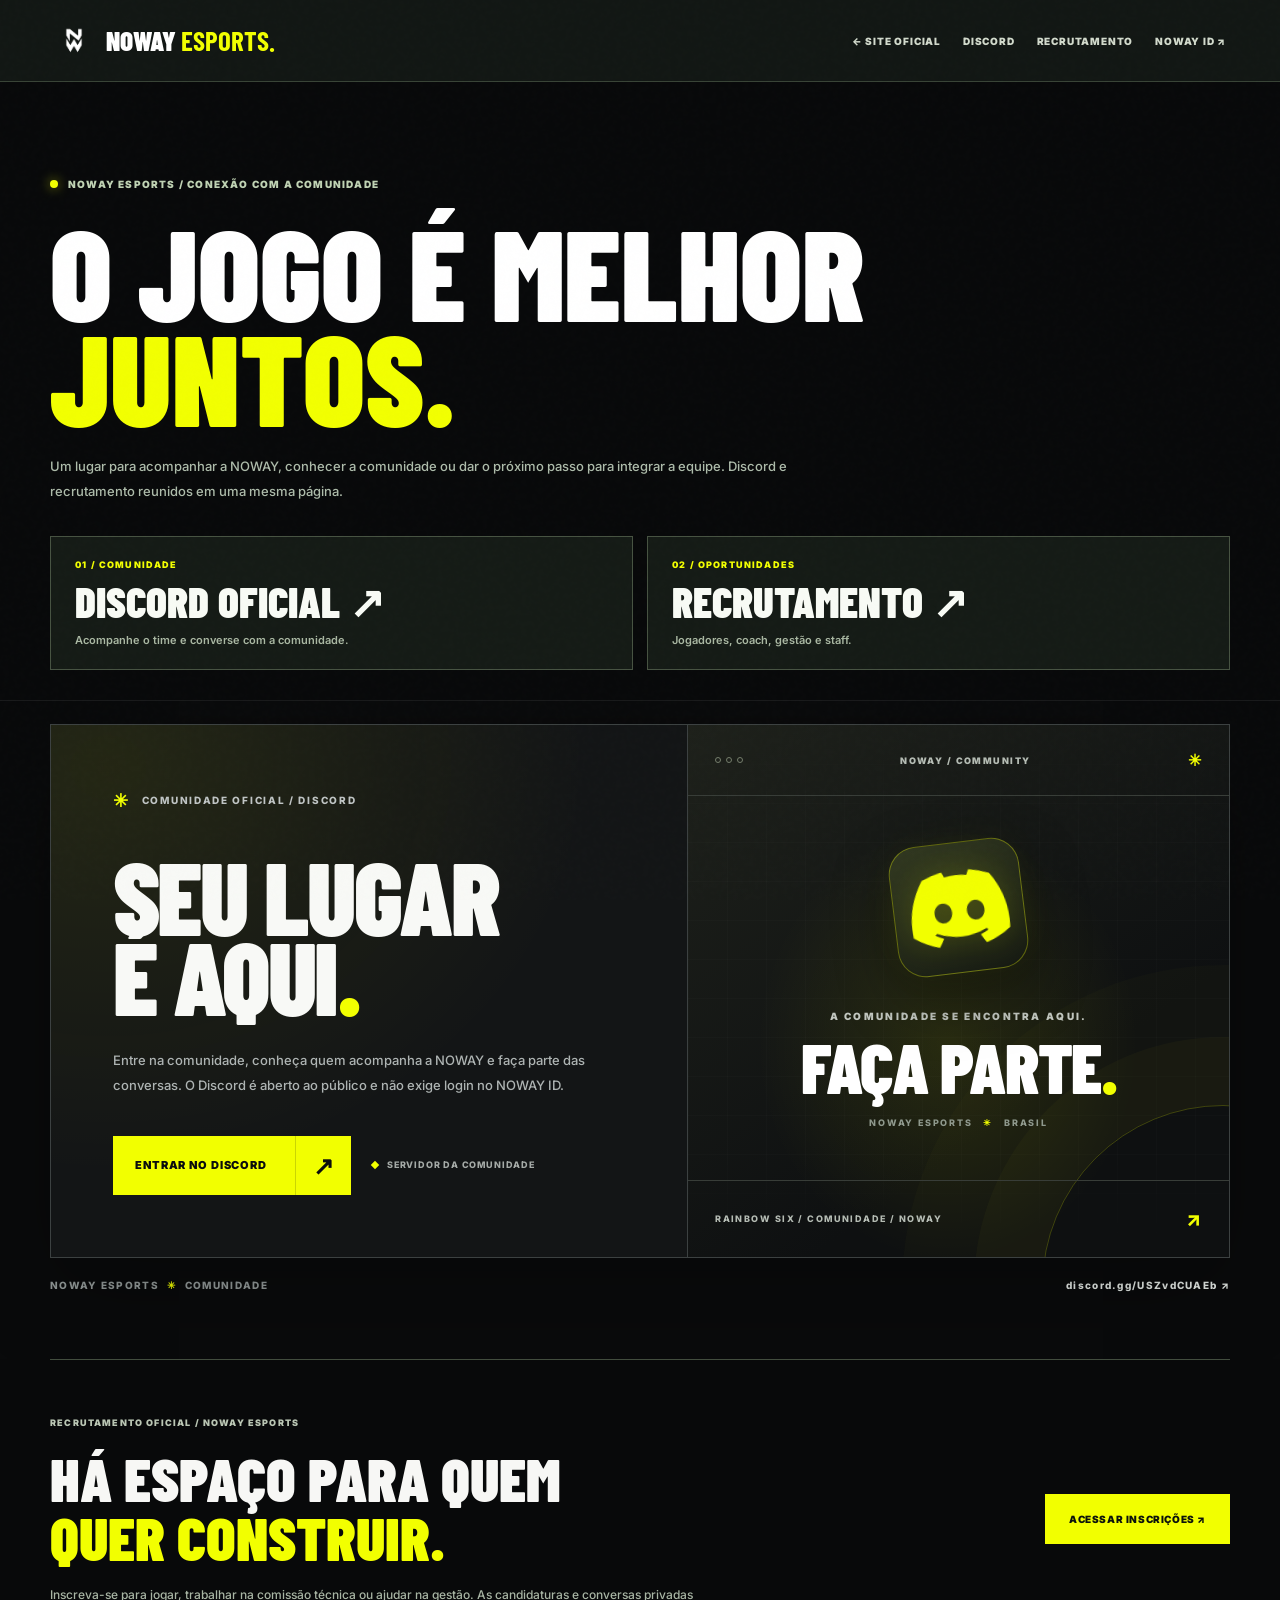
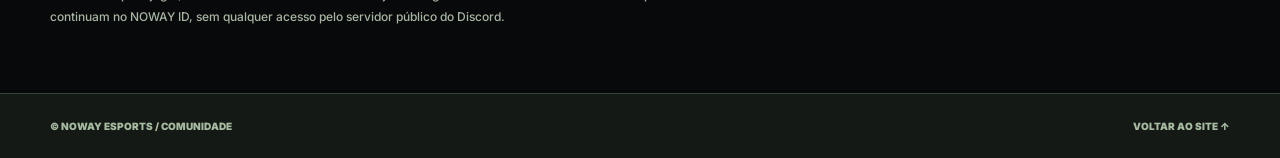
==== commit 57751e5b: "Publish latest roster videos section and unify Discord with recruitment navigation" ====
--- a/comunidade.html
+++ b/comunidade.html
@@ -1,8 +1,8 @@
 <!doctype html>
 <html lang="pt-BR"><head><meta charset="UTF-8"><meta name="viewport" content="width=device-width,initial-scale=1">
 <meta name="color-scheme" content="only light"><meta name="theme-color" content="#08090a">
-<meta name="description" content="Comunidade NOWAY Esports no Discord. Participe do servidor oficial de Rainbow Six Siege.">
-<title>COMUNIDADE / DISCORD — NOWAY ESPORTS</title>
+<meta name="description" content="Comunidade e recrutamento NOWAY Esports. Entre no Discord oficial e candidate-se ao elenco competitivo ou à equipe.">
+<title>COMUNIDADE E RECRUTAMENTO — NOWAY ESPORTS</title>
 <link rel="icon" type="image/webp" href="assets/logo-white.webp">
 <link rel="preconnect" href="https://fonts.googleapis.com"><link rel="preconnect" href="https://fonts.gstatic.com" crossorigin>
 <link href="https://fonts.googleapis.com/css2?family=Barlow+Condensed:wght@500;600;700;800;900&family=Inter:wght@400;500;600;700;800&display=swap" rel="stylesheet">
@@ -10,12 +10,12 @@
 <body class="noway-community-page"><div class="reading-line"></div><div class="noise"></div>
 <header class="nw-com-header">
   <a href="/" class="nw-com-brand"><img src="assets/logo-white.webp" alt=""><span>NOWAY <b>ESPORTS.</b></span></a>
-  <nav aria-label="Navegação"><a href="/">← SITE OFICIAL</a><a href="recrutamento.html">RECRUTAMENTO ↗</a><a href="painel.html">NOWAY ID ↗</a></nav>
+  <nav aria-label="Navegação"><a href="/">← SITE OFICIAL</a><a href="#discord">DISCORD</a><a href="#recrutamento">RECRUTAMENTO</a><a href="painel.html">NOWAY ID ↗</a></nav>
 </header>
 <main>
  <section class="nw-com-intro wrap"><span class="nw-com-label"><span></span> NOWAY ESPORTS / CONEXÃO COM A COMUNIDADE</span>
    <h1>O JOGO É MELHOR<br><em>JUNTOS.</em></h1>
-   <p>A NOWAY é mais do que um elenco. Nosso Discord é o lugar para acompanhar o time, conversar sobre Rainbow Six Siege, conhecer a comunidade e participar das novidades.</p>
+   <p>Um lugar para acompanhar a NOWAY, conhecer a comunidade ou dar o próximo passo para integrar a equipe. Discord e recrutamento reunidos em uma mesma página.</p><div class="nw-com-choice"><a href="#discord"><span>01 / COMUNIDADE</span><strong>DISCORD OFICIAL ↗</strong><small>Acompanhe o time e converse com a comunidade.</small></a><a href="#recrutamento"><span>02 / OPORTUNIDADES</span><strong>RECRUTAMENTO ↗</strong><small>Jogadores, coach, gestão e staff.</small></a></div>
  </section>
  <section class="section discord-section nw-com-section" id="discord" aria-labelledby="discordTitle"><div class="wrap"><div class="discord-shell">
   <div class="discord-content"><div class="discord-kicker"><span class="discord-kicker-spark" aria-hidden="true">✳</span> COMUNIDADE OFICIAL / DISCORD</div>
@@ -27,6 +27,6 @@
    <div class="discord-display-center"><div class="discord-symbol"><img src="assets/discord.svg" alt="" width="98" height="98" loading="lazy"></div><div class="discord-display-caption">A COMUNIDADE SE ENCONTRA AQUI.</div><strong>FAÇA PARTE<span>.</span></strong><div class="discord-display-sub">NOWAY ESPORTS <span>✳</span> BRASIL</div></div>
    <div class="discord-display-bottom"><span>RAINBOW SIX / COMUNIDADE / NOWAY</span><span>↗</span></div></div>
  </div><div class="discord-underbar"><span>NOWAY ESPORTS <b>✳</b> COMUNIDADE</span><a href="https://discord.gg/USZvdCUAEb" target="_blank" rel="noopener noreferrer">discord.gg/USZvdCUAEb ↗</a></div></div></section>
- <section class="nw-com-links wrap"><div><span>QUER IR ALÉM DA COMUNIDADE?</span><h2>HÁ ESPAÇO PARA QUEM<br><em>QUER CONSTRUIR.</em></h2></div><a href="recrutamento.html">CONHECER O RECRUTAMENTO ↗</a></section>
+ <section class="nw-com-links wrap" id="recrutamento" aria-labelledby="nwRecruitTitle"><div><span>RECRUTAMENTO OFICIAL / NOWAY ESPORTS</span><h2 id="nwRecruitTitle">HÁ ESPAÇO PARA QUEM<br><em>QUER CONSTRUIR.</em></h2><p>Inscreva-se para jogar, trabalhar na comissão técnica ou ajudar na gestão. As candidaturas e conversas privadas continuam no NOWAY ID, sem qualquer acesso pelo servidor público do Discord.</p></div><a href="recrutamento.html">ACESSAR INSCRIÇÕES ↗</a></section>
 </main><footer class="nw-com-footer"><div class="wrap"><span>© NOWAY ESPORTS / COMUNIDADE</span><a href="/">VOLTAR AO SITE ↑</a></div></footer>
 </body></html>
--- a/styles.css
+++ b/styles.css
@@ -961,3 +961,24 @@
 @media(prefers-reduced-motion:reduce){
   .ace-celebration-effects{display:none!important}
 }
+
+
+/* NOWAY / Vaga aberta no elenco — o restante do lobby mantém o visual original. */
+.player-card.player-vacancy .player-art{background:radial-gradient(circle at 53% 42%,#41432e 0%,#191b17 45%,#0a0b0c 90%);border-color:#626a31}
+.player-vacancy-art{position:absolute;inset:0;display:flex;align-items:center;justify-content:center;flex-direction:column;gap:13px;overflow:hidden}
+.player-vacancy-art:before{content:"";position:absolute;width:210px;height:210px;border:1px solid #b1bf46;border-radius:50%;opacity:.38}
+.player-vacancy-art>span{font:300 145px/1 Inter,sans-serif;color:#f2ff00;filter:drop-shadow(0 0 22px #f2ff0055);transform:translateY(-8px)}
+.player-vacancy-art>small{font:900 10px/1.4 Inter,sans-serif;letter-spacing:.15em;color:#f2ff00}
+.player-card.player-vacancy:hover .player-art{border-color:#f2ff00}
+.player-card.player-vacancy .player-name{color:#f2ff00}
+.player-vacancy-modal-art{background:radial-gradient(circle,#30351f,#0b0c0e)!important;position:relative;min-height:380px}
+.player-vacancy-modal-art .player-vacancy-art{position:absolute}
+.player-vacancy-modal-art .player-vacancy-art>span{font-size:185px}
+@media(max-width:650px){.player-vacancy-modal-art{min-height:240px}.player-vacancy-art>span{font-size:105px}}
+
+/* Identidade visual de lives YouTube, preservando o layout do Elenco. */
+.player-live-tag.noway-live-youtube{background:#df1230;color:#fff}
+.player-stream-section+.player-stream-section{margin-top:24px}
+
+
+
--- a/noway-community.css
+++ b/noway-community.css
@@ -0,0 +1,51 @@
+/* NOWAY / página dedicada da comunidade — preserva design oficial do Discord. */
+.noway-community-page{background:#08090a;min-height:100vh}
+.nw-com-header{display:flex;justify-content:space-between;align-items:center;gap:22px;padding:15px clamp(20px,4.2vw,60px);
+ border-bottom:1px solid #394437;background:#121714;min-height:82px}
+.nw-com-brand{display:flex;align-items:center;gap:12px;font:900 27px/1 'Barlow Condensed',sans-serif;text-decoration:none;color:#fff}
+.nw-com-brand img{width:40px;height:40px;object-fit:contain}
+.nw-com-brand b{color:#f2ff00}
+.nw-com-header nav{display:flex;gap:22px;flex-wrap:wrap}
+.nw-com-header nav a{font:900 10px/1.4 Inter,sans-serif;color:#d2dacc;letter-spacing:.08em;text-decoration:none}
+.nw-com-header nav a:hover{color:#f2ff00}
+.nw-com-intro{padding-top:clamp(55px,7vw,104px);padding-bottom:30px}
+.nw-com-label{display:inline-flex;align-items:center;gap:10px;color:#c0d3b4;font:900 10px Inter,sans-serif;letter-spacing:.12em}
+.nw-com-label>span{width:8px;height:8px;border-radius:50%;background:#f2ff00;box-shadow:0 0 12px #f2ff0090}
+.nw-com-intro h1{font:900 clamp(72px,10vw,135px)/.82 'Barlow Condensed',sans-serif;margin:25px 0;color:#fff}
+.nw-com-intro h1 em,.nw-com-links h2 em{font-style:normal;color:#f2ff00}
+.nw-com-intro p{max-width:770px;font:500 13px/1.9 Inter,sans-serif;color:#aebcab}
+.nw-com-section{padding-top:23px;padding-bottom:66px}
+.nw-com-section .discord-shell{min-height:480px}
+.nw-com-section .discord-content{padding:clamp(30px,5vw,62px)}
+.nw-com-section .discord-content h2{font-size:clamp(64px,8vw,114px)}
+.nw-com-links{display:flex;justify-content:space-between;align-items:center;gap:25px;
+ border-top:1px solid #424d3e;padding-top:50px;padding-bottom:65px}
+.nw-com-links span{color:#bac6b4;font:900 9px Inter,sans-serif;letter-spacing:.13em}
+.nw-com-links h2{font:900 clamp(34px,5vw,61px)/.97 'Barlow Condensed',sans-serif;margin:16px 0 0}
+.nw-com-links>a{display:inline-flex;align-items:center;justify-content:center;white-space:nowrap;
+ color:#0c130c;background:#f2ff00;border:1px solid #f2ff00;padding:18px 23px;
+ text-decoration:none;font:900 10px Inter,sans-serif;letter-spacing:.06em}
+.nw-com-links>a:hover{background:#fff}
+.nw-com-footer{background:#151915;border-top:1px solid #354535;padding:26px 0}
+.nw-com-footer>.wrap{display:flex;justify-content:space-between;gap:15px;flex-wrap:wrap}
+.nw-com-footer a,.nw-com-footer span{color:#a7bba2;font:900 10px Inter,sans-serif;text-decoration:none}
+.nw-com-footer a:hover{color:#f2ff00}
+@media(max-width:760px){
+ .nw-com-header{padding:14px 18px}.nw-com-brand{font-size:22px}
+ .nw-com-brand img{width:33px;height:33px}
+ .nw-com-header nav{gap:12px}.nw-com-header nav a{font-size:9px}
+ .nw-com-intro h1{font-size:clamp(62px,12vw,88px)}
+ .nw-com-links{align-items:flex-start;flex-direction:column}
+ .nw-com-links>a{width:100%}
+}
+
+/* Entrada única para Discord e recrutamento, mantendo cada ação independente. */
+.nw-com-choice{display:grid;grid-template-columns:repeat(2,minmax(0,1fr));gap:14px;margin-top:33px}
+.nw-com-choice>a{display:flex;flex-direction:column;gap:10px;background:#151b16;border:1px solid #475342;padding:22px 24px;color:#f8fbf5;text-decoration:none;transition:transform .2s ease,border-color .2s ease}
+.nw-com-choice>a:hover,.nw-com-choice>a:focus-visible{border-color:#f2ff00;transform:translateY(-3px)}
+.nw-com-choice span{font:900 9px Inter,sans-serif;color:#f2ff00;letter-spacing:.13em}
+.nw-com-choice strong{font:900 clamp(27px,4vw,43px)/1 "Barlow Condensed",sans-serif}
+.nw-com-choice small{font:600 11px Inter,sans-serif;color:#aab8a3}
+.nw-com-links{scroll-margin-top:40px}
+.nw-com-links p{font:500 12px/1.8 Inter,sans-serif;color:#a8b5a4;max-width:650px;margin:18px 0 0}
+@media(max-width:560px){.nw-com-choice{grid-template-columns:1fr}}
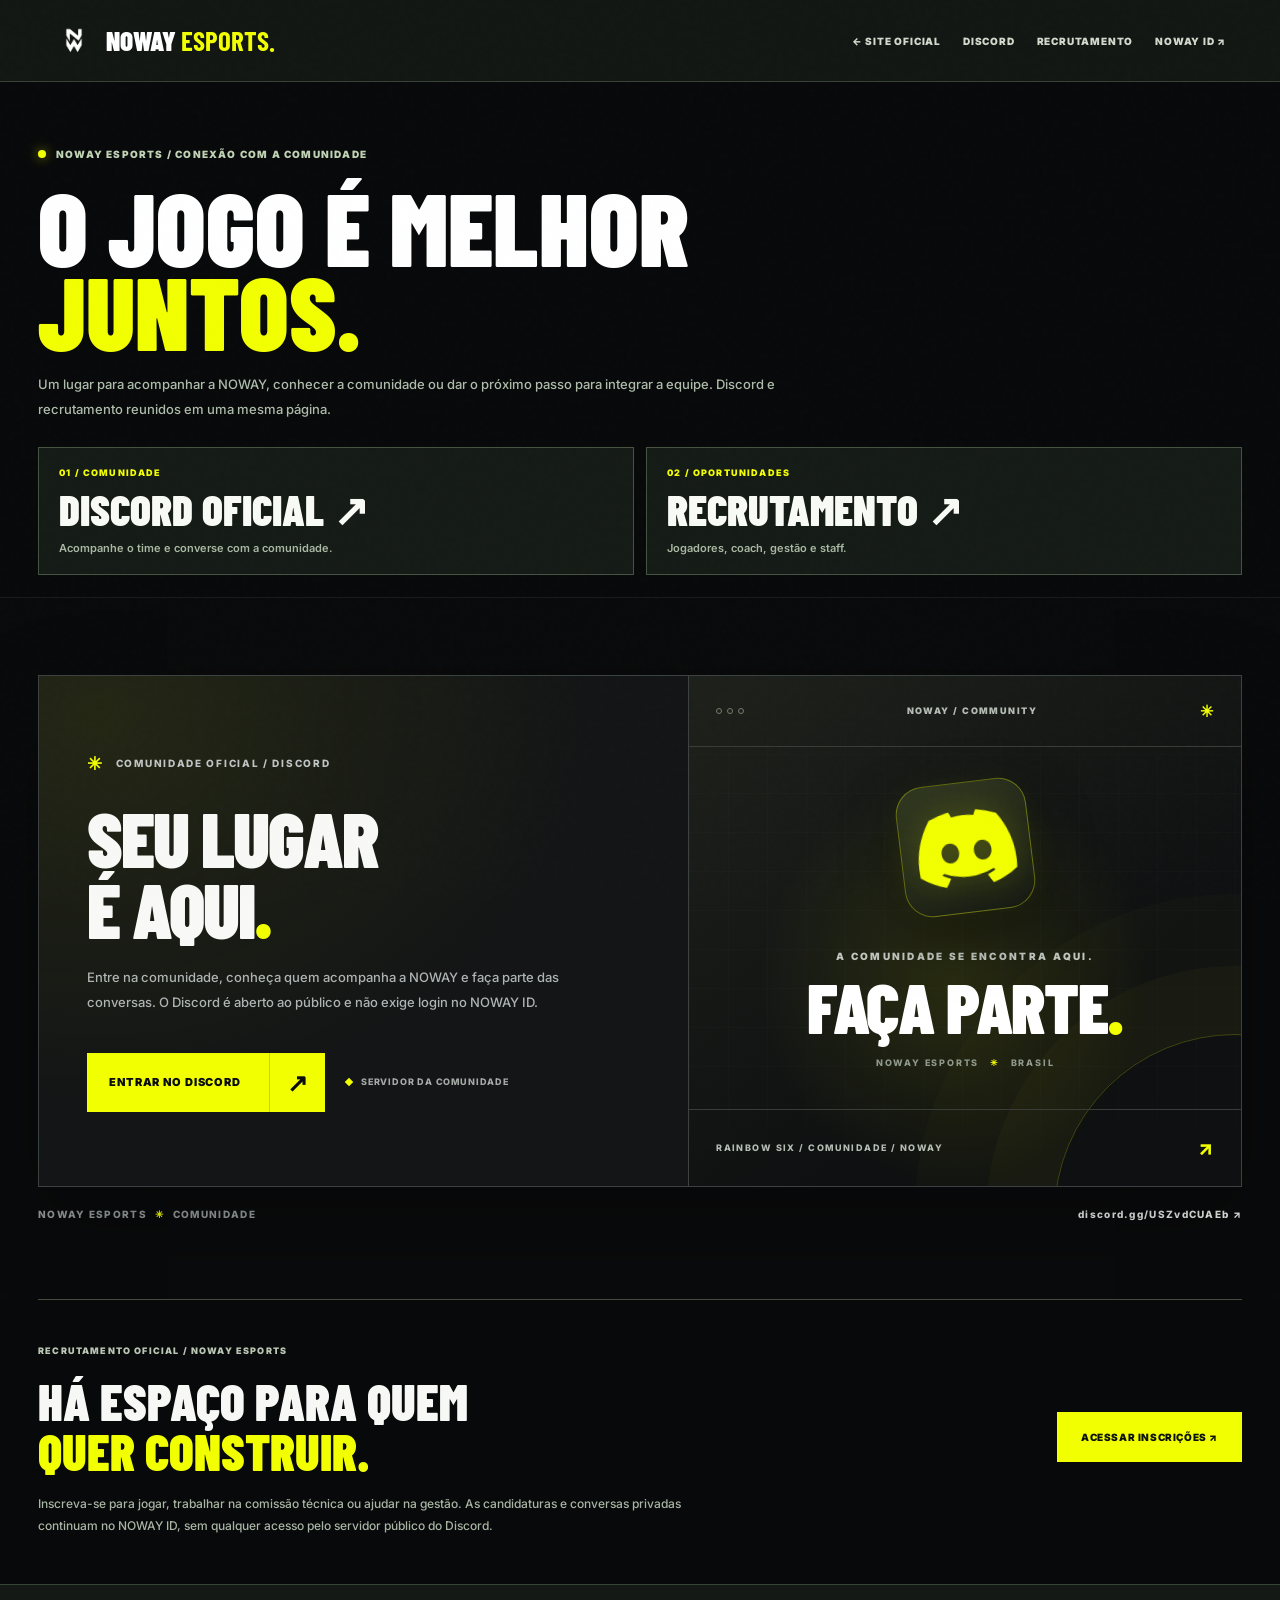
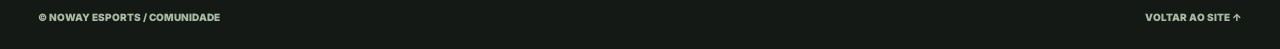
==== commit b3d444ba: "Refine NOWAY visual proportions across public pages and ID heading" ====
--- a/comunidade.html
+++ b/comunidade.html
@@ -6,7 +6,7 @@
 <link rel="icon" type="image/webp" href="assets/logo-white.webp">
 <link rel="preconnect" href="https://fonts.googleapis.com"><link rel="preconnect" href="https://fonts.gstatic.com" crossorigin>
 <link href="https://fonts.googleapis.com/css2?family=Barlow+Condensed:wght@500;600;700;800;900&family=Inter:wght@400;500;600;700;800&display=swap" rel="stylesheet">
-<link rel="stylesheet" href="styles.css"><link rel="stylesheet" href="noway-community.css"></head>
+<link rel="stylesheet" href="styles.css"><link rel="stylesheet" href="noway-community.css"><link rel="stylesheet" href="noway-visual-balance.css?v=20261019-proportions"></head>
 <body class="noway-community-page"><div class="reading-line"></div><div class="noise"></div>
 <header class="nw-com-header">
   <a href="/" class="nw-com-brand"><img src="assets/logo-white.webp" alt=""><span>NOWAY <b>ESPORTS.</b></span></a>
--- a/noway-visual-balance.css
+++ b/noway-visual-balance.css
@@ -0,0 +1,167 @@
+/* NOWAY / Proportions 1.0 — espaço editorial confortável, sem zoom artificial.
+   Carregado depois dos estilos existentes; preserva todos os fluxos e fotos. */
+:root{--nw-layout-max:1240px}
+body:not([data-noway-console="true"]) .wrap{width:min(var(--nw-layout-max),calc(100% - 76px))}
+body:not([data-noway-console="true"]) .section{padding-top:clamp(64px,6vw,94px);padding-bottom:clamp(64px,6vw,94px)}
+body:not([data-noway-console="true"]) .section-heading{gap:24px;margin-bottom:30px}
+body:not([data-noway-console="true"]) .section h2:not(.nw-latest-title),
+body:not([data-noway-console="true"]) .store-banner h2{font-size:clamp(56px,6vw,87px);line-height:.93}
+body:not([data-noway-console="true"]) .section-heading p{font-size:13px;line-height:1.7;margin-top:16px}
+body:not([data-noway-console="true"]) .kicker{margin-bottom:16px;letter-spacing:.17em}
+body:not([data-noway-console="true"]) .header{height:76px;padding:0 clamp(22px,3vw,44px)}
+body:not([data-noway-console="true"]) .wordmark{font-size:23px;gap:10px}
+body:not([data-noway-console="true"]) .wordmark img{height:44px;width:44px}
+body:not([data-noway-console="true"]) .desktop-nav{gap:clamp(11px,1.3vw,21px)}
+body:not([data-noway-console="true"]) .desktop-nav a{font-size:9px;letter-spacing:.09em}
+body:not([data-noway-console="true"]) .header-actions{gap:13px}
+/* Primeira dobra: marca forte, porém com maior área útil. */
+body:not([data-noway-console="true"]) .hero:has(.noway-home-access){height:auto;min-height:660px;padding-bottom:56px}
+body:not([data-noway-console="true"]) .hero:has(.noway-home-access) .hero-content{padding-top:clamp(122px,9vw,146px)}
+body:not([data-noway-console="true"]) .hero:has(.noway-home-access) h1{font-size:clamp(82px,8.8vw,137px);margin:22px 0 20px;line-height:.81}
+body:not([data-noway-console="true"]) .hero:has(.noway-home-access) .hero-content>p{max-width:650px;font-size:13px;line-height:1.8;margin-bottom:19px}
+body:not([data-noway-console="true"]) .hero-symbol{width:39%;right:4%;top:16%}
+body:not([data-noway-console="true"]) .hero-symbol img{height:430px}
+body:not([data-noway-console="true"]) .hero:has(.noway-home-access) .hero-cta .btn{min-height:42px;padding:0 16px}
+body:not([data-noway-console="true"]) .noway-home-access{max-width:625px;grid-template-columns:minmax(0,1fr) 190px;margin-top:17px;padding:15px 16px;gap:14px}
+body:not([data-noway-console="true"]) .noway-home-access-copy>strong{font-size:24px}
+body:not([data-noway-console="true"]) .hero-footer{bottom:20px}
+body:not([data-noway-console="true"]) .ticker{height:49px}
+body:not([data-noway-console="true"]) .ticker-track{font-size:25px}
+/* Áreas de descoberta: mais conteúdo visível sem cards espremidos. */
+body:not([data-noway-console="true"]) .noway-home-discover{padding:clamp(48px,4.8vw,70px) 0}
+body:not([data-noway-console="true"]) .noway-discover-heading{margin-bottom:25px}
+body:not([data-noway-console="true"]) .noway-discover-heading h2{font-size:clamp(43px,4.7vw,63px)}
+body:not([data-noway-console="true"]) .noway-home-discover .noway-discover-links{gap:12px}
+body:not([data-noway-console="true"]) .noway-home-discover .noway-discover-card{min-height:205px;padding:19px 17px 17px}
+body:not([data-noway-console="true"]) .noway-home-discover .noway-discover-card strong{font-size:clamp(25px,2.6vw,34px);line-height:.98}
+body:not([data-noway-console="true"]) .noway-discover-card-content{margin:22px 0 16px;gap:9px}
+body:not([data-noway-console="true"]) .noway-home-discover .noway-discover-card::after{font-size:125px}
+/* Elenco — cards elegantes, fotos proporcionais. */
+body:not([data-noway-console="true"]) .team-controls{padding-bottom:12px;margin-bottom:18px}
+body:not([data-noway-console="true"]) .filter{padding:10px 15px}
+body:not([data-noway-console="true"]) .roster{gap:11px}
+body:not([data-noway-console="true"]) .player-card{min-height:326px}
+body:not([data-noway-console="true"]) .player-art{height:220px}
+body:not([data-noway-console="true"]) .player-info{padding:14px}
+body:not([data-noway-console="true"]) .player-name{font-size:29px}
+body:not([data-noway-console="true"]) .player-role{min-height:26px;margin-top:6px}
+body:not([data-noway-console="true"]) .player-card:hover{transform:translateY(-4px)}
+/* Narrativa, mídia, gestão e rodapé. */
+body:not([data-noway-console="true"]) .manifesto-inner{min-height:410px;padding:63px 0}
+body:not([data-noway-console="true"]) .manifesto h2{font-size:clamp(69px,8.8vw,125px);line-height:.9}
+body:not([data-noway-console="true"]) .manifesto img{height:350px;top:25px;width:40%}
+body:not([data-noway-console="true"]) .manifesto p{margin-top:18px}
+body:not([data-noway-console="true"]) .story-layout{gap:5%}
+body:not([data-noway-console="true"]) .story-image{min-height:355px}
+body:not([data-noway-console="true"]) .story-image img{height:355px}
+body:not([data-noway-console="true"]) .story-copy h3{font-size:clamp(35px,3.5vw,47px);margin:19px 0}
+body:not([data-noway-console="true"]) .story-copy p{font-size:13px;line-height:1.75;margin-bottom:15px}
+body:not([data-noway-console="true"]) .empty-comp{min-height:210px;padding:32px}
+body:not([data-noway-console="true"]) .empty-comp b{font-size:34px}
+body:not([data-noway-console="true"]) .empty-icon{font-size:96px}
+body:not([data-noway-console="true"]) .nw-latest-title{font-size:clamp(49px,5.6vw,76px)}
+body:not([data-noway-console="true"]) .nw-latest-head{margin-bottom:21px}
+body:not([data-noway-console="true"]) .nw-weekly-card{min-height:295px}
+body:not([data-noway-console="true"]) .nw-weekly-art{min-height:295px}
+body:not([data-noway-console="true"]) .nw-weekly-copy{gap:13px;padding:clamp(22px,3vw,38px)}
+body:not([data-noway-console="true"]) .nw-weekly-title{font-size:clamp(35px,3.6vw,53px)}
+body:not([data-noway-console="true"]) .nw-weekly-count strong{font-size:clamp(42px,4.4vw,57px)}
+body:not([data-noway-console="true"]) .nw-weekly-play{width:58px;height:58px}
+body:not([data-noway-console="true"]) .nw-latest-grid{gap:13px}
+body:not([data-noway-console="true"]) .nw-post-details{gap:10px;padding:15px 16px 17px}
+body:not([data-noway-console="true"]) .nw-post-title{font-size:20px;min-height:46px}
+body:not([data-noway-console="true"]) .media-card{min-height:275px;padding:24px}
+body:not([data-noway-console="true"]) .media-card h3{font-size:37px}
+body:not([data-noway-console="true"]) .lead-grid{margin-top:28px;gap:12px}
+body:not([data-noway-console="true"]) .lead-card{padding:30px}
+body:not([data-noway-console="true"]) .lead-card h3{font-size:49px}
+body:not([data-noway-console="true"]) .store-row{padding:65px 0}
+body:not([data-noway-console="true"]) .store-banner h2{font-size:clamp(65px,8vw,106px)}
+body:not([data-noway-console="true"]) .store-coming{font-size:clamp(70px,8vw,116px)}
+body:not([data-noway-console="true"]) .footer-main{padding:43px 0;gap:27px}
+body:not([data-noway-console="true"]) .footer-brand img{height:50px}
+body:not([data-noway-console="true"]) .footer-links{gap:14px;flex-wrap:wrap;justify-content:flex-end}
+body:not([data-noway-console="true"]) .modal-body{padding:29px}
+body:not([data-noway-console="true"]) .modal-body h2{font-size:60px}
+/* Páginas internas públicas: mesma escala, mesma identidade. */
+.nw-com-intro{padding-top:clamp(46px,4.7vw,74px);padding-bottom:22px}
+.nw-com-intro h1{font-size:clamp(67px,8vw,106px);margin:20px 0}
+.nw-com-choice{margin-top:25px;gap:12px}
+.nw-com-choice>a{padding:19px 20px}
+.nw-com-section{padding-top:20px;padding-bottom:50px}
+.nw-com-section .discord-shell{min-height:400px}
+.nw-com-section .discord-content{padding:clamp(29px,3.8vw,48px)}
+.nw-com-section .discord-content h2{font-size:clamp(57px,6.6vw,87px);margin:25px 0 20px}
+.nw-com-links{padding-top:38px;padding-bottom:48px}
+.nw-com-links h2{font-size:clamp(35px,4.3vw,51px)}
+.nw-rec-hero-grid{min-height:440px;padding-top:51px;padding-bottom:51px;gap:28px}
+.nw-rec-hero h1{font-size:clamp(64px,8.2vw,112px);margin:22px 0}
+.nw-rec-manifest{min-height:267px;padding:28px}
+.nw-rec-manifest strong{font-size:clamp(36px,3vw,47px)}
+.nw-rec-section{padding-top:68px}
+.nw-rec-section-header h2{font-size:clamp(46px,5vw,66px)}
+.nw-challenges-container{max-width:var(--nw-layout-max)}
+.nw-challenges-hero{padding:clamp(51px,5.6vw,80px) 0 44px}
+.nw-challenges-hero-grid{gap:39px}
+.nw-challenges-hero h1{font-size:clamp(58px,6vw,91px);margin:19px 0}
+.nw-challenges-manifest{min-height:345px}
+/* NOWAY ID: preserva formulários e dashboard; ajusta apenas o cabeçalho editorial. */
+body[data-noway-console="true"] .noway-console-main .noway-console-intro{padding-top:29px;padding-bottom:18px}
+body[data-noway-console="true"] .noway-console-intro h1{font-size:clamp(49px,5.3vw,75px);margin-top:10px}
+/* Telas intermediárias e móveis: tipografia legível sem títulos dominarem a tela. */
+@media(max-width:1100px){
+  body:not([data-noway-console="true"]) .hero-symbol{opacity:.38;right:-8%}
+  body:not([data-noway-console="true"]) .roster{grid-template-columns:repeat(3,minmax(0,1fr))}
+}
+@media(max-width:760px){
+  body:not([data-noway-console="true"]) .wrap{width:calc(100% - 38px)}
+  body:not([data-noway-console="true"]) .header{height:72px;padding-inline:18px}
+  body:not([data-noway-console="true"]) .hero:has(.noway-home-access){min-height:630px;padding-bottom:42px}
+  body:not([data-noway-console="true"]) .hero:has(.noway-home-access) .hero-content{padding-top:120px}
+  body:not([data-noway-console="true"]) .hero:has(.noway-home-access) h1{font-size:clamp(69px,16vw,112px);margin:21px 0}
+  body:not([data-noway-console="true"]) .hero:has(.noway-home-access) .hero-content>p{font-size:12px;line-height:1.7}
+  body:not([data-noway-console="true"]) .hero-symbol{width:88%;right:-24%;top:16%;opacity:.26}
+  body:not([data-noway-console="true"]) .hero-symbol img{height:335px}
+  body:not([data-noway-console="true"]) .noway-home-access{grid-template-columns:1fr;max-width:470px;padding:14px 16px}
+  body:not([data-noway-console="true"]) .noway-home-access-copy>strong{font-size:22px}
+  body:not([data-noway-console="true"]) .section{padding-top:54px;padding-bottom:54px}
+  body:not([data-noway-console="true"]) .section h2:not(.nw-latest-title){font-size:clamp(51px,10vw,73px)}
+  body:not([data-noway-console="true"]) .noway-home-discover{padding:45px 0}
+  body:not([data-noway-console="true"]) .noway-home-discover .noway-discover-card{min-height:176px;padding:15px 13px}
+  body:not([data-noway-console="true"]) .noway-home-discover .noway-discover-card strong{font-size:clamp(22px,5.3vw,29px)}
+  body:not([data-noway-console="true"]) .noway-discover-card-content{margin:17px 0 12px}
+  body:not([data-noway-console="true"]) .roster{grid-template-columns:repeat(2,minmax(0,1fr));gap:10px}
+  body:not([data-noway-console="true"]) .player-card{min-height:274px}
+  body:not([data-noway-console="true"]) .player-art{height:181px}
+  body:not([data-noway-console="true"]) .player-name{font-size:25px}
+  body:not([data-noway-console="true"]) .player-info{padding:12px}
+  body:not([data-noway-console="true"]) .manifesto-inner{min-height:305px;padding:48px 0}
+  body:not([data-noway-console="true"]) .manifesto h2{font-size:clamp(64px,12vw,88px)}
+  body:not([data-noway-console="true"]) .manifesto img{height:265px;opacity:.35}
+  body:not([data-noway-console="true"]) .story-image{min-height:250px}
+  body:not([data-noway-console="true"]) .story-image img{height:250px}
+  body:not([data-noway-console="true"]) .nw-latest-title{font-size:clamp(48px,9.1vw,65px)}
+  body:not([data-noway-console="true"]) .nw-weekly-card{grid-template-columns:1fr;min-height:0}
+  body:not([data-noway-console="true"]) .nw-weekly-art{aspect-ratio:16/9;min-height:0}
+  body:not([data-noway-console="true"]) .nw-weekly-title{font-size:clamp(36px,7.2vw,47px)}
+  body:not([data-noway-console="true"]) .nw-weekly-count strong{font-size:48px}
+  body:not([data-noway-console="true"]) .media-card{min-height:220px;padding:19px}
+  body:not([data-noway-console="true"]) .media-card h3{font-size:31px}
+  .nw-com-intro h1{font-size:clamp(59px,12vw,87px)}
+  .nw-com-section .discord-content h2{font-size:clamp(51px,10vw,71px)}
+  .nw-rec-hero-grid{min-height:0;padding-top:43px;padding-bottom:43px}
+  .nw-rec-hero h1{font-size:clamp(56px,12vw,86px)}
+  .nw-rec-manifest{min-height:235px}
+  .nw-challenges-hero h1{font-size:clamp(55px,11vw,79px)}
+  .nw-challenges-manifest{min-height:266px}
+  body[data-noway-console="true"] .noway-console-intro h1{font-size:clamp(48px,9.5vw,67px)}
+}
+@media(max-width:420px){
+  body:not([data-noway-console="true"]) .hero:has(.noway-home-access) h1{font-size:clamp(67px,15.8vw,83px)}
+  body:not([data-noway-console="true"]) .noway-home-discover .noway-discover-card strong{font-size:23px}
+  body:not([data-noway-console="true"]) .nw-post-title{font-size:20px}
+}
+@media(prefers-reduced-motion:reduce){
+  body:not([data-noway-console="true"]) .player-card,
+  body:not([data-noway-console="true"]) .nw-weekly-card{transition:none}
+}
